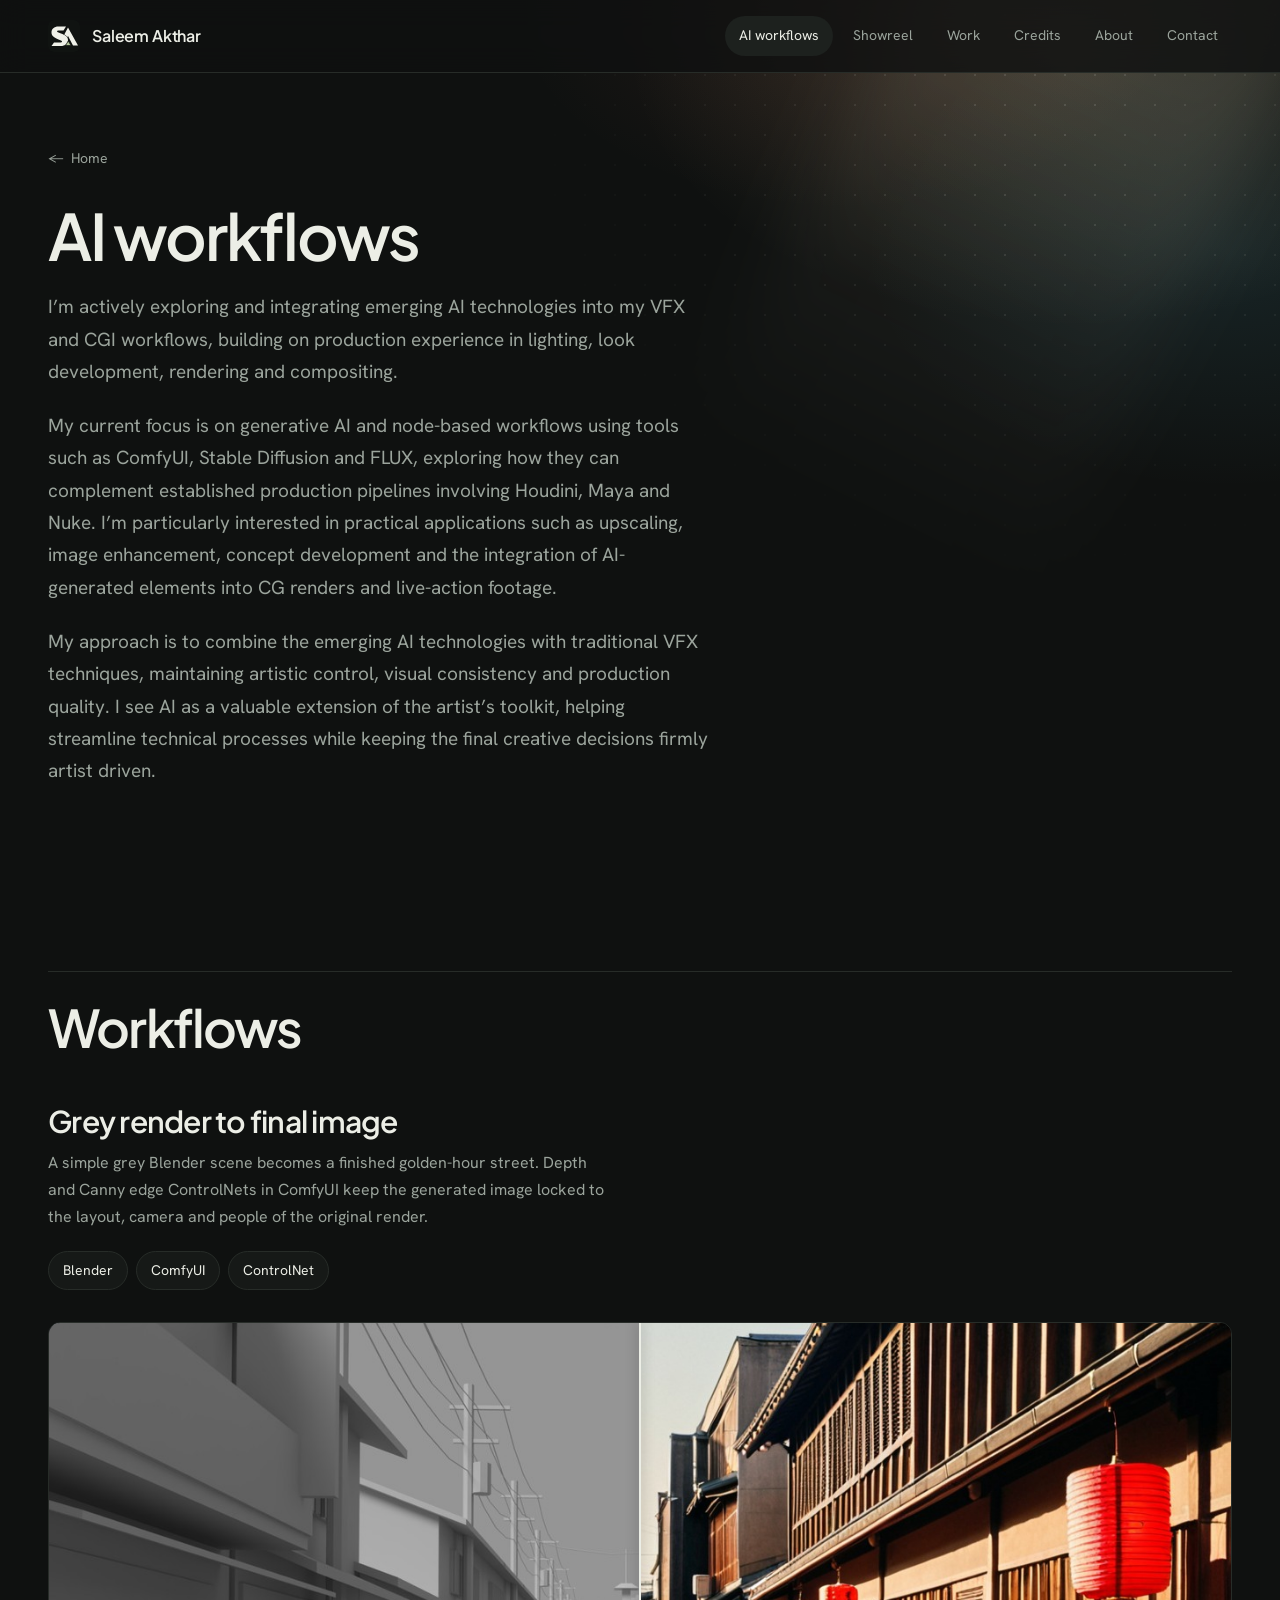
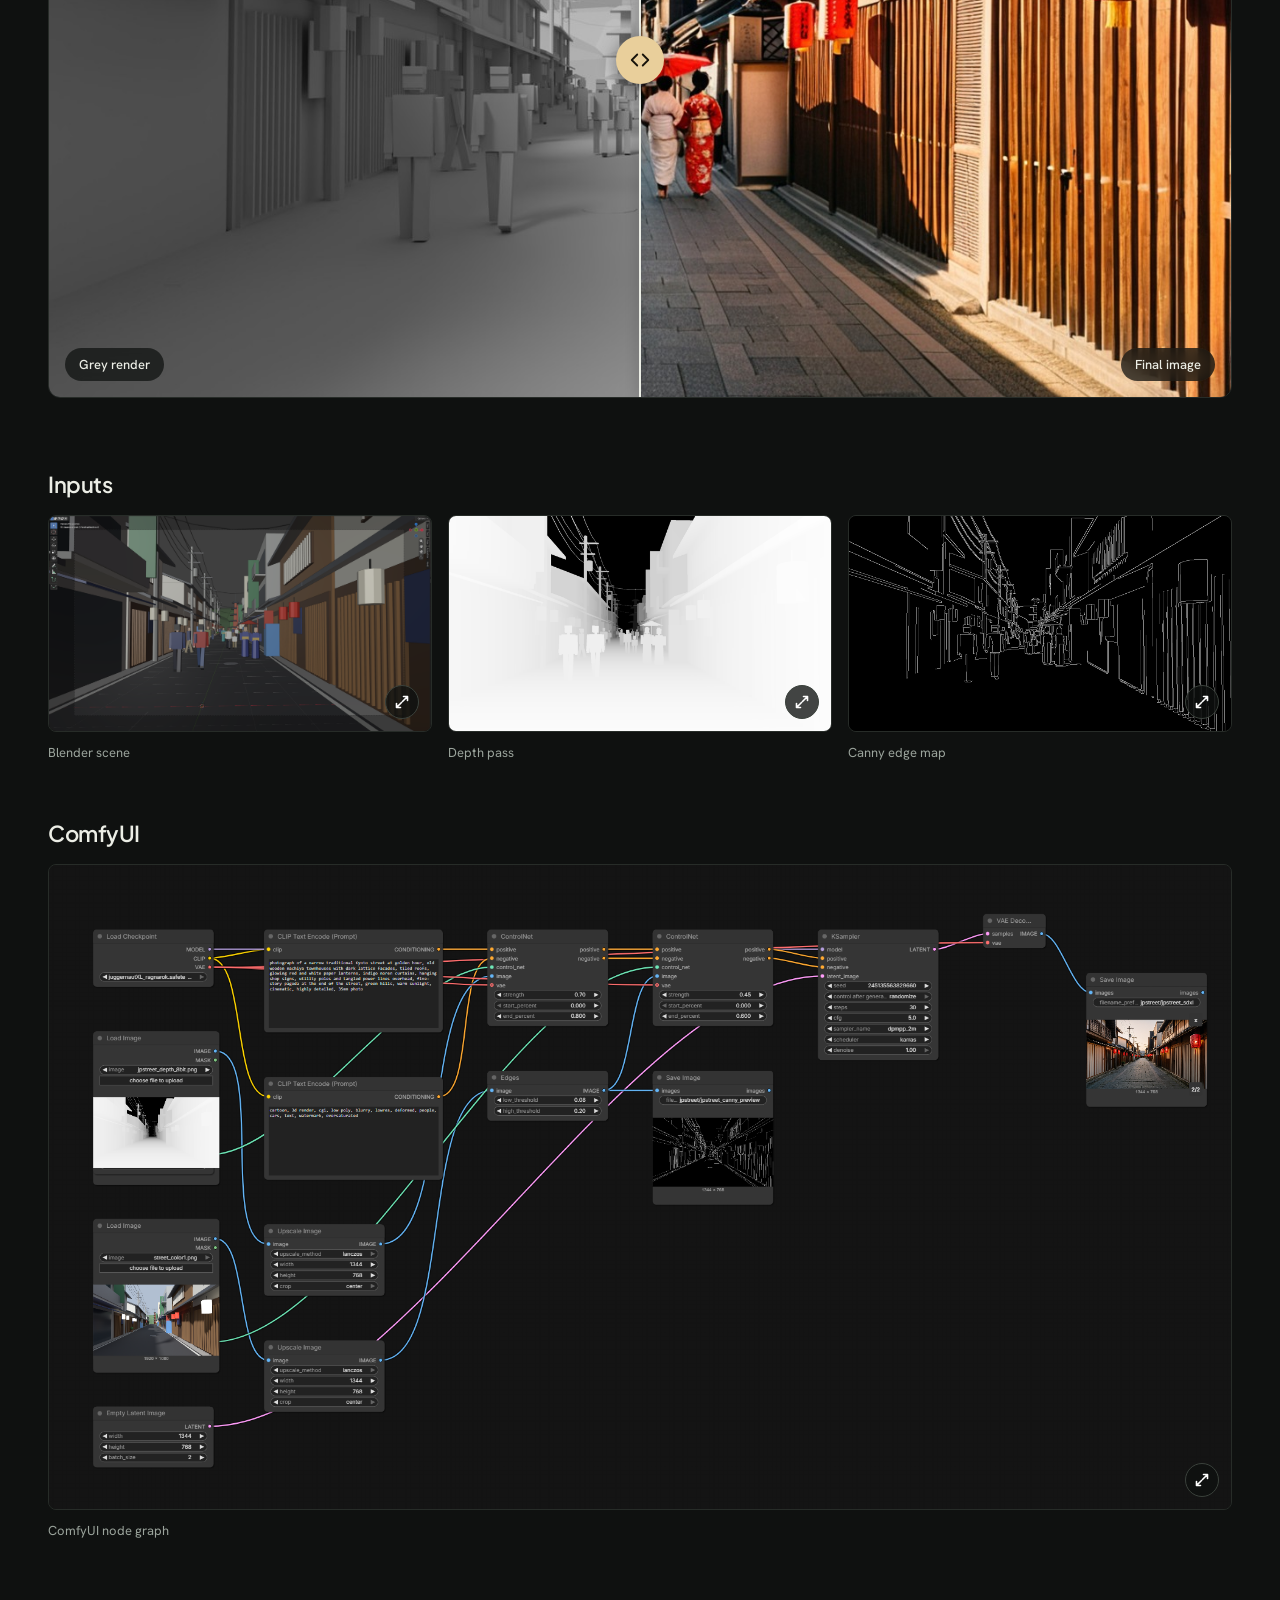
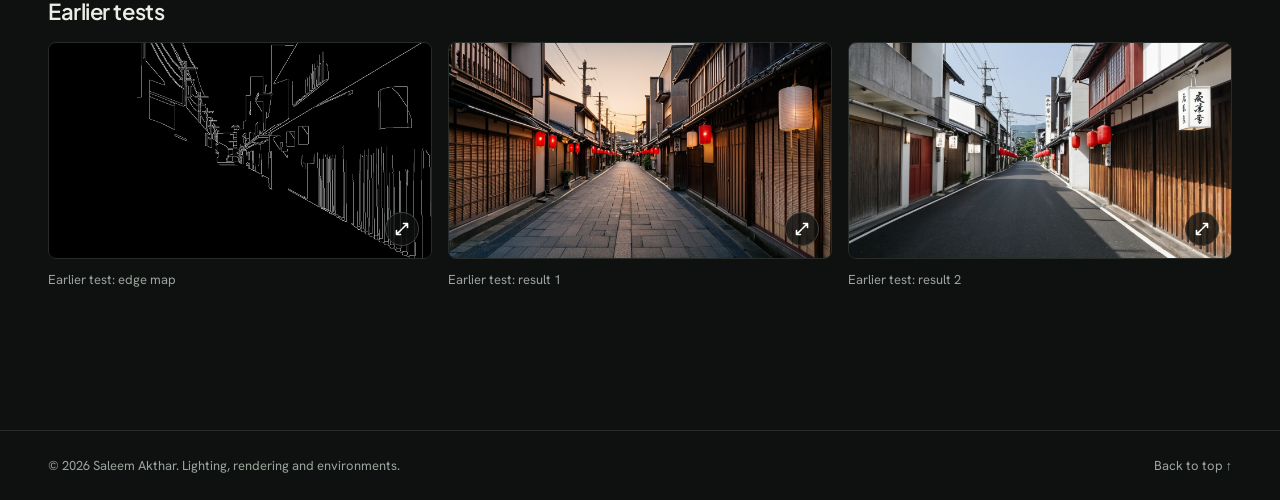
==== ai-workflows.html @ 28f620ac "Add files via upload" ====
<!DOCTYPE html>
<html lang="en-GB">
<head>
<meta charset="utf-8">
<meta name="viewport" content="width=device-width, initial-scale=1">
<meta name="description" content="Saleem Akthar explores generative AI and node-based workflows such as ComfyUI, Stable Diffusion and FLUX alongside Houdini, Maya and Nuke, keeping final creative decisions artist driven.">
<meta name="theme-color" content="#0f1110">
<title>AI workflows | Saleem Akthar</title>
<link rel="icon" href="favicon.ico?v=2" sizes="any">
<link rel="icon" href="favicon.svg?v=2" type="image/svg+xml">
<link rel="icon" href="favicon.png?v=2" type="image/png" sizes="64x64">
<link rel="apple-touch-icon" href="apple-touch-icon.png?v=2">
<link rel="preconnect" href="https://fonts.googleapis.com">
<link rel="preconnect" href="https://fonts.gstatic.com" crossorigin>
<link href="https://fonts.googleapis.com/css2?family=Plus+Jakarta+Sans:wght@500;600;700&family=Hanken+Grotesk:wght@400;500;600&family=Sora:wght@400;500;600&display=swap" rel="stylesheet">
<link rel="stylesheet" href="style.css">
</head>
<body>
<a class="skip" href="#main">Skip to content</a>
<div class="hero-fx" aria-hidden="true"></div>
<header><div class="wrap nav"><a class="brand" href="index.html" aria-label="Saleem Akthar home"><img class="brand-logo" src="favicon.svg?v=2" alt="" aria-hidden="true" width="32" height="32">Saleem Akthar</a><nav aria-label="Main navigation"><a href="ai-workflows.html" aria-current="page">AI workflows</a><a href="index.html#showreel">Showreel</a><a href="index.html#work">Work</a><a href="index.html#credits">Credits</a><a href="index.html#about">About</a><a href="index.html#contact">Contact</a></nav></div></header>

<main id="main" class="wrap">
<!-- To add another workflow, copy the whole <article class="workflow"> block. -->
<div class="project-top">
  <a class="back-link" href="index.html"><span aria-hidden="true">←</span> Home</a>
  <h1 class="project-title">AI workflows</h1>
  <p class="page-lead">I’m actively exploring and integrating emerging AI technologies into my VFX and CGI workflows, building on production experience in lighting, look development, rendering and compositing.</p>
  <p class="page-lead">My current focus is on generative AI and node-based workflows using tools such as ComfyUI, Stable Diffusion and FLUX, exploring how they can complement established production pipelines involving Houdini, Maya and Nuke. I’m particularly interested in practical applications such as upscaling, image enhancement, concept development and the integration of AI-generated elements into CG renders and live-action footage.</p>
  <p class="page-lead">My approach is to combine the emerging AI technologies with traditional VFX techniques, maintaining artistic control, visual consistency and production quality. I see AI as a valuable extension of the artist’s toolkit, helping streamline technical processes while keeping the final creative decisions firmly artist driven.</p>
</div>

<section aria-labelledby="workflows-heading">
  <div class="section-head"><h2 id="workflows-heading">Workflows</h2></div>
  <article class="workflow">
    <div class="workflow-head">
      <h3>Grey render to final image</h3>
      <p>A simple grey Blender scene becomes a finished golden-hour street. Depth and Canny edge ControlNets in ComfyUI keep the generated image locked to the layout, camera and people of the original render.</p>
      <ul class="tools" aria-label="Tools used"><li>Blender</li><li>ComfyUI</li><li>ControlNet</li></ul>
    </div>
    <div class="compare" id="compare" style="--pos:50%">
      <img class="compare-img" src="ai/practice-01-final.jpg" alt="Final image generated in ComfyUI: a Japanese street at golden hour with red paper lanterns and people walking." width="1344" height="768" decoding="async" draggable="false">
      <img class="compare-img compare-top" src="ai/practice-01-grey.jpg" alt="The grey Blender render the final image was generated from: the same street as plain grey geometry." width="1344" height="768" decoding="async" draggable="false">
      <span class="compare-label compare-label-left" aria-hidden="true">Grey render</span>
      <span class="compare-label compare-label-right" aria-hidden="true">Final image</span>
      <input class="compare-range" type="range" min="0" max="100" step="0.1" value="50" aria-label="Drag to compare the grey render with the final image">
      <span class="compare-line" aria-hidden="true"></span>
      <span class="compare-handle" aria-hidden="true"><svg viewBox="0 0 24 24" fill="none" stroke="currentColor" stroke-width="2" stroke-linecap="round" stroke-linejoin="round"><path d="M9 6l-6 6 6 6M15 6l6 6-6 6"/></svg></span>
    </div>
    <noscript><p class="compare-note">Turn on JavaScript to use the comparison slider.</p></noscript>
    <div class="steps">
      <div class="steps-group">
        <h4>Inputs</h4>
        <div class="steps-grid">
          <figure class="step"><a class="image-link" href="ai/practice-01-blender-scene.png" data-title="Blender scene" aria-label="View Blender scene full size"><img src="ai/practice-01-blender-scene.png" alt="The Japanese street scene built from simple blocks, shown in the Blender viewport." width="2000" height="1219" loading="lazy" decoding="async"><span class="expand" aria-hidden="true"><svg viewBox="0 0 14 14" fill="none" stroke="currentColor" stroke-width="1.6" stroke-linecap="round" stroke-linejoin="round"><path d="M8.5 1.5h4v4M12.5 1.5l-5 5M5.5 12.5h-4v-4M1.5 12.5l5-5"/></svg></span></a><figcaption>Blender scene</figcaption></figure>
          <figure class="step"><a class="image-link" href="ai/practice-01-depth.png" data-title="Depth pass" aria-label="View Depth pass full size"><img src="ai/practice-01-depth.png" alt="A depth pass of the street: near surfaces are white and the sky is black." width="1344" height="756" loading="lazy" decoding="async"><span class="expand" aria-hidden="true"><svg viewBox="0 0 14 14" fill="none" stroke="currentColor" stroke-width="1.6" stroke-linecap="round" stroke-linejoin="round"><path d="M8.5 1.5h4v4M12.5 1.5l-5 5M5.5 12.5h-4v-4M1.5 12.5l5-5"/></svg></span></a><figcaption>Depth pass</figcaption></figure>
          <figure class="step"><a class="image-link" href="ai/practice-01-canny.png" data-title="Canny edge map" aria-label="View Canny edge map full size"><img src="ai/practice-01-canny.png" alt="A black and white Canny edge map tracing the buildings, wires and people." width="1344" height="768" loading="lazy" decoding="async"><span class="expand" aria-hidden="true"><svg viewBox="0 0 14 14" fill="none" stroke="currentColor" stroke-width="1.6" stroke-linecap="round" stroke-linejoin="round"><path d="M8.5 1.5h4v4M12.5 1.5l-5 5M5.5 12.5h-4v-4M1.5 12.5l5-5"/></svg></span></a><figcaption>Canny edge map</figcaption></figure>
        </div>
      </div>
      <div class="steps-group">
        <h4>ComfyUI</h4>
        <figure class="step"><a class="image-link" href="ai/practice-01-comfyui-graph.png" data-title="ComfyUI node graph" aria-label="View ComfyUI node graph full size"><img src="ai/practice-01-comfyui-graph.png" alt="The ComfyUI node graph with a checkpoint, two ControlNets, an edge detector and a KSampler." width="1942" height="1058" loading="lazy" decoding="async"><span class="expand" aria-hidden="true"><svg viewBox="0 0 14 14" fill="none" stroke="currentColor" stroke-width="1.6" stroke-linecap="round" stroke-linejoin="round"><path d="M8.5 1.5h4v4M12.5 1.5l-5 5M5.5 12.5h-4v-4M1.5 12.5l5-5"/></svg></span></a><figcaption>ComfyUI node graph</figcaption></figure>
      </div>
      <div class="steps-group">
        <h4>Earlier tests</h4>
        <div class="steps-grid">
          <figure class="step"><a class="image-link" href="ai/practice-01-test-edges.png" data-title="Earlier test: edge map" aria-label="View Earlier test: edge map full size"><img src="ai/practice-01-test-edges.png" alt="An earlier Canny edge map of the street without people." width="1344" height="768" loading="lazy" decoding="async"><span class="expand" aria-hidden="true"><svg viewBox="0 0 14 14" fill="none" stroke="currentColor" stroke-width="1.6" stroke-linecap="round" stroke-linejoin="round"><path d="M8.5 1.5h4v4M12.5 1.5l-5 5M5.5 12.5h-4v-4M1.5 12.5l5-5"/></svg></span></a><figcaption>Earlier test: edge map</figcaption></figure>
          <figure class="step"><a class="image-link" href="ai/practice-01-test-1.jpg" data-title="Earlier test: result 1" aria-label="View Earlier test: result 1 full size"><img src="ai/practice-01-test-1.jpg" alt="An earlier generated result: the street at golden hour with red lanterns and no people." width="1344" height="768" loading="lazy" decoding="async"><span class="expand" aria-hidden="true"><svg viewBox="0 0 14 14" fill="none" stroke="currentColor" stroke-width="1.6" stroke-linecap="round" stroke-linejoin="round"><path d="M8.5 1.5h4v4M12.5 1.5l-5 5M5.5 12.5h-4v-4M1.5 12.5l5-5"/></svg></span></a><figcaption>Earlier test: result 1</figcaption></figure>
          <figure class="step"><a class="image-link" href="ai/practice-01-test-2.jpg" data-title="Earlier test: result 2" aria-label="View Earlier test: result 2 full size"><img src="ai/practice-01-test-2.jpg" alt="An earlier generated result: the street in daylight with red lanterns and no people." width="1344" height="768" loading="lazy" decoding="async"><span class="expand" aria-hidden="true"><svg viewBox="0 0 14 14" fill="none" stroke="currentColor" stroke-width="1.6" stroke-linecap="round" stroke-linejoin="round"><path d="M8.5 1.5h4v4M12.5 1.5l-5 5M5.5 12.5h-4v-4M1.5 12.5l5-5"/></svg></span></a><figcaption>Earlier test: result 2</figcaption></figure>
        </div>
      </div>
    </div>
  </article>
</section>

</main>

<footer><div class="wrap footer-inner"><span>© 2026 Saleem Akthar. Lighting, rendering and environments.</span><a href="#">Back to top ↑</a></div></footer>
<dialog id="viewer" aria-labelledby="viewer-title"><div class="viewer-top"><p id="viewer-title"></p><button class="close" id="close-viewer" autofocus>Close ×</button></div><img id="viewer-image" alt=""></dialog>
<script>
const viewer=document.getElementById('viewer');
const viewerImage=document.getElementById('viewer-image');
document.querySelectorAll('.image-link').forEach(function(link){link.addEventListener('click',function(event){
 if(event.ctrlKey||event.metaKey||event.shiftKey||event.altKey||typeof viewer.showModal!=='function')return;
 event.preventDefault();viewerImage.src=link.getAttribute('href');viewerImage.alt=link.querySelector('img').alt;
 document.getElementById('viewer-title').textContent=link.dataset.title;
 viewer.showModal();document.body.classList.add('no-scroll');
});});
document.getElementById('close-viewer').addEventListener('click',function(){viewer.close();});
viewer.addEventListener('close',function(){document.body.classList.remove('no-scroll');});
viewer.addEventListener('click',function(event){if(event.target===viewer){var r=viewer.getBoundingClientRect();if(event.clientX<r.left||event.clientX>r.right||event.clientY<r.top||event.clientY>r.bottom)viewer.close();}});
document.querySelectorAll('.compare').forEach(function(box){
 var range=box.querySelector('.compare-range');
 function set(){box.style.setProperty('--pos',range.value+'%');}
 range.addEventListener('input',set);set();
});
</script>
</body>
</html>
---- style.css ----
/* ---------- Tokens ---------- */
:root{
  color-scheme:dark;
  --bg:#0f1110;
  --surface:#161917;
  --surface-2:#1d211e;
  --line:#272c28;
  --line-strong:#3a413b;
  --text:#eceee6;
  --muted:#9ba49c;
  --accent:#e9cf9b;
  --accent-hover:#f4e0b6;
  --accent-ink:#17130a;
  --font-display:"Plus Jakarta Sans","Segoe UI",Helvetica,Arial,sans-serif;
  --font-headline:"Sora","Segoe UI",Helvetica,Arial,sans-serif;
  --font-body:"Hanken Grotesk","Segoe UI",Helvetica,Arial,sans-serif;
  --radius:8px;
  --gutter:clamp(18px,4vw,48px);
  --section:clamp(80px,11vw,140px);
}

/* ---------- Base ---------- */
*,*::before,*::after{box-sizing:border-box}
html{scroll-behavior:smooth;scroll-padding-top:96px;-webkit-text-size-adjust:100%}
body{margin:0;background:var(--bg);color:var(--text);font:400 16px/1.65 var(--font-body);-webkit-font-smoothing:antialiased;text-rendering:optimizeLegibility}
a{color:inherit;text-decoration:none}
button{font:inherit;cursor:pointer}
a,button{-webkit-tap-highlight-color:transparent}
img{max-width:100%;display:block}
:focus-visible{outline:2px solid var(--accent);outline-offset:4px;border-radius:2px}
.wrap{width:min(1320px,calc(100% - var(--gutter)*2));margin-inline:auto}
.visually-hidden{position:absolute;width:1px;height:1px;padding:0;margin:-1px;overflow:hidden;clip:rect(0,0,0,0);white-space:nowrap;border:0}
.skip{position:fixed;top:-100px;left:20px;background:var(--accent);color:var(--accent-ink);padding:10px 16px;border-radius:6px;z-index:50;font-weight:600}
.skip:focus{top:12px}

/* ---------- Header ---------- */
header{position:sticky;top:0;z-index:30;background:rgba(15,17,16,.82);-webkit-backdrop-filter:blur(14px);backdrop-filter:blur(14px);border-bottom:1px solid var(--line)}
.nav{min-height:72px;display:flex;align-items:center;justify-content:space-between;gap:24px}
.brand{display:flex;align-items:center;gap:12px;font:600 16px/1 var(--font-display);letter-spacing:-.01em}
.brand-logo{width:32px;height:32px;flex:0 0 32px;object-fit:contain}
nav{display:flex;align-items:center;gap:6px;font-size:14px}
nav a{padding:8px 14px;border-radius:999px;color:var(--muted);transition:color .2s,background .2s}
nav a:hover{color:var(--text);background:var(--surface-2)}

/* ---------- Shared pieces ---------- */
section{padding-top:var(--section)}
.section-head{display:flex;justify-content:space-between;align-items:end;gap:24px;margin-bottom:clamp(28px,4vw,48px);padding-top:28px;border-top:1px solid var(--line)}
h1,h2,h3{font-family:var(--font-display)}
h2{margin:0;font-size:clamp(32px,4.4vw,52px);font-weight:600;letter-spacing:-.035em;line-height:1.05}
.section-note{margin:0;max-width:340px;color:var(--muted);font-size:14px;text-align:right}
.text-link{display:inline-block;font-size:14px;font-weight:500;border-bottom:1px solid var(--line-strong);padding-bottom:3px;transition:color .2s,border-color .2s}
.text-link:hover{color:var(--accent);border-color:var(--accent)}
.btn{display:inline-flex;align-items:center;justify-content:center;gap:12px;min-height:48px;padding:12px 24px;border-radius:999px;font-size:15px;font-weight:600;transition:background .2s,border-color .2s,color .2s}
.btn-primary{background:var(--accent);color:var(--accent-ink)}
.btn-primary:hover{background:var(--accent-hover)}
.btn-ghost{border:1px solid var(--line-strong);color:var(--text)}
.btn-ghost:hover{border-color:var(--accent);color:var(--accent)}

/* ---------- Intro ---------- */
.intro{padding:clamp(44px,6vw,80px) 0 clamp(32px,5vw,56px)}
h1{margin:0;max-width:26em;font:500 clamp(22px,2.5vw,34px)/1.3 var(--font-headline);letter-spacing:-.02em;text-wrap:balance}
h1 em{font-style:normal;color:var(--accent)}
.hairline{height:1px;background:linear-gradient(90deg,var(--line-strong),transparent)}
.hairline-top{margin-bottom:32px}
.hairline-bottom{margin-top:32px}

/* hero backdrop: soft light and a faint render grid */
.hero-fx{position:absolute;top:0;left:0;right:0;height:min(780px,95vh);z-index:-1;pointer-events:none;overflow:hidden;background:radial-gradient(640px 400px at 84% 6%,rgba(233,207,155,.17),transparent 70%),radial-gradient(520px 340px at 96% 32%,rgba(94,192,214,.11),transparent 70%),radial-gradient(480px 300px at 66% 0,rgba(232,120,96,.09),transparent 70%)}
.hero-fx::before{content:"";position:absolute;top:-25%;right:10%;width:380px;height:1000px;background:linear-gradient(180deg,rgba(255,244,218,.12),transparent 72%);transform:rotate(26deg);filter:blur(34px)}
.hero-fx::after{content:"";position:absolute;inset:0;background-image:radial-gradient(rgba(236,238,230,.14) 1px,transparent 1.3px);background-size:30px 30px;-webkit-mask-image:radial-gradient(ellipse 55% 75% at 82% 18%,#000,transparent 75%);mask-image:radial-gradient(ellipse 55% 75% at 82% 18%,#000,transparent 75%)}


/* ---------- Showreel ---------- */
#showreel{padding-top:0}
.reel-shell{position:relative;aspect-ratio:16/9;background:#080a09;border-radius:12px;overflow:hidden;border:1px solid var(--line)}
.reel-poster{height:100%;width:100%;border:0;padding:0;background:#14241b;color:#fff;position:relative;display:grid;place-items:end start;text-align:left}
.reel-poster img{position:absolute;inset:0;width:100%;height:100%;object-fit:cover;transition:transform .6s ease,filter .3s}
.reel-poster::after{content:"";position:absolute;inset:0;background:linear-gradient(to top,rgba(8,10,9,.78),rgba(8,10,9,.1) 55%)}
.reel-poster:hover img{transform:scale(1.025);filter:brightness(1.06)}
.play-content{position:relative;z-index:1;display:flex;align-items:center;gap:20px;padding:clamp(18px,3vw,36px)}
.play-circle{flex:0 0 auto;display:grid;place-items:center;width:clamp(56px,7vw,80px);height:clamp(56px,7vw,80px);border-radius:50%;background:var(--accent);color:var(--accent-ink);font-size:clamp(16px,2vw,22px);padding-left:4px;transition:transform .2s,background .2s}
.reel-poster:hover .play-circle{transform:scale(1.06);background:var(--accent-hover)}
.play-text{display:grid;gap:2px}
.play-text strong{font:600 clamp(20px,3vw,34px)/1.1 var(--font-display);letter-spacing:-.025em}
.play-text small{font-size:14px;color:#d6dfd2}
.reel-shell iframe{position:absolute;inset:0;width:100%;height:100%;border:0}
.artstation-cta{display:flex;align-items:center;justify-content:space-between;gap:28px;margin-top:20px;padding:clamp(22px,3vw,32px) clamp(22px,3vw,36px);background:var(--surface);border:1px solid var(--line);border-radius:12px}
.artstation-cta h3{margin:0 0 6px;font-size:clamp(20px,2.4vw,26px);font-weight:600;letter-spacing:-.025em;line-height:1.2}
.artstation-cta p{margin:0;color:var(--muted);font-size:15px;max-width:480px}

/* ---------- Portfolio ---------- */
.gallery{display:grid;grid-template-columns:repeat(6,minmax(0,1fr));gap:clamp(32px,4vw,48px) clamp(16px,2vw,24px);align-items:start}
.gallery .project{grid-column:span 3;min-width:0}
.gallery .project.square{grid-column:span 2}
.gallery .project-featured{grid-column:1 / -1}
.image-link{display:block;position:relative;background:var(--surface);border:1px solid var(--line);border-radius:var(--radius);overflow:hidden;transition:border-color .2s}
.image-link:hover{border-color:var(--line-strong)}
.image-link img{width:100%;height:auto;aspect-ratio:16/10;object-fit:contain;transition:transform .5s ease,filter .3s}
.square .image-link img{aspect-ratio:1}
.project-featured .image-link img{aspect-ratio:auto}
.image-link:hover img{filter:brightness(1.07)}
.expand{position:absolute;right:12px;bottom:12px;display:grid;place-items:center;width:34px;height:34px;border-radius:50%;background:rgba(15,17,16,.78);border:1px solid var(--line-strong);color:#fff;transition:background .2s,color .2s,border-color .2s}
.image-link:hover .expand,.image-link:focus-visible .expand{background:var(--accent);color:var(--accent-ink);border-color:var(--accent)}
.expand svg{width:14px;height:14px}
.caption{display:flex;align-items:baseline;justify-content:space-between;gap:16px;padding:14px 2px 0}
.caption h3{margin:0;font-size:17px;font-weight:600;letter-spacing:-.015em}
.caption p{margin:0;font-size:13px;color:var(--muted);text-align:right}
.portfolio-more{margin:32px 0 0;text-align:center}

/* ---------- Film & TV ---------- */
.credits-grid{display:grid;grid-template-columns:repeat(6,minmax(0,1fr));gap:36px 20px}
.poster-frame{position:relative;aspect-ratio:2/3;display:grid;place-items:center;background:var(--surface);border:1px solid var(--line);border-radius:6px;overflow:hidden}
.poster-frame img{width:100%;height:100%;object-fit:contain;transition:filter .2s}
.credit-card:hover .poster-frame img{filter:brightness(1.08)}
.credit-caption{padding:12px 0 0}
.credit-year{font-size:12px;color:var(--muted);margin:0 0 3px}
.credit-caption h3{margin:0;font-size:14px;font-weight:500;line-height:1.4;letter-spacing:-.005em}
.poster-attribution{font-size:12px;color:var(--muted);margin:36px 0 0}

/* ---------- About ---------- */
.about-grid{display:grid;grid-template-columns:minmax(0,5fr) minmax(0,7fr);gap:clamp(32px,6vw,96px);align-items:start}
.about-figure{margin:0;width:min(500px,100%)}
.about-figure img{width:100%;height:auto;aspect-ratio:1/1;object-fit:cover;object-position:var(--prism-x,50%) 50%;border-radius:12px;border:1px solid var(--line);background:#000}
.about-copy .lead{margin:0 0 28px;font:500 clamp(22px,2.3vw,30px)/1.35 var(--font-display);letter-spacing:-.02em}
.about-copy p{margin:0 0 18px;max-width:62ch;color:var(--muted);font-size:16px;line-height:1.75}
.tools-label{margin:36px 0 12px;font-size:13px;color:var(--muted)}
.tools{list-style:none;margin:0;padding:0;display:flex;gap:8px;flex-wrap:wrap}
.tools li{font-size:14px;color:var(--text);background:var(--surface);border:1px solid var(--line);padding:7px 14px;border-radius:999px}

/* ---------- Contact ---------- */
.contact-card{margin-top:0;padding:clamp(32px,6vw,72px);background:var(--surface);border:1px solid var(--line);border-radius:16px}
.contact-card h2{font-size:clamp(38px,6.5vw,84px);letter-spacing:-.045em;margin:0 0 28px}
.email{display:inline-block;font:500 clamp(18px,3.2vw,36px)/1.25 var(--font-display);letter-spacing:-.02em;color:var(--accent);border-bottom:1px solid var(--line-strong);padding-bottom:6px;overflow-wrap:anywhere;transition:border-color .2s,color .2s}
.email:hover{color:var(--accent-hover);border-color:var(--accent)}
.contact-bottom{display:flex;justify-content:space-between;align-items:center;flex-wrap:wrap;gap:20px;margin-top:clamp(36px,5vw,64px);padding-top:24px;border-top:1px solid var(--line);font-size:14px;color:var(--muted)}
.socials{display:flex;flex-wrap:wrap;gap:10px}
.socials a{padding:8px 16px;border:1px solid var(--line-strong);border-radius:999px;color:var(--text);transition:border-color .2s,color .2s}
.socials a:hover{border-color:var(--accent);color:var(--accent)}

/* ---------- Footer ---------- */
footer{margin-top:var(--section);border-top:1px solid var(--line);padding:24px 0;color:var(--muted);font-size:13px}
.footer-inner{display:flex;justify-content:space-between;gap:20px;flex-wrap:wrap}
footer a:hover{color:var(--accent)}

/* ---------- Image viewer ---------- */
dialog{border:1px solid var(--line);border-radius:12px;background:#0a0c0b;color:var(--text);padding:16px;width:min(1500px,96vw);max-width:96vw;max-height:96dvh}
dialog::backdrop{background:rgba(0,0,0,.9);-webkit-backdrop-filter:blur(6px);backdrop-filter:blur(6px)}
.viewer-top{display:flex;justify-content:space-between;align-items:center;padding-bottom:14px;gap:20px}
.viewer-top p{margin:0;font:600 17px/1.3 var(--font-display);letter-spacing:-.01em}
.close{background:transparent;border:1px solid var(--line-strong);color:var(--text);border-radius:999px;padding:8px 18px;font-size:14px;transition:border-color .2s,color .2s}
.close:hover{border-color:var(--accent);color:var(--accent)}
#viewer-image{max-height:80dvh;max-width:100%;margin:auto;object-fit:contain}
.no-scroll{overflow:hidden}

/* ---------- Responsive ---------- */
@media(max-width:1100px){
  .credits-grid{grid-template-columns:repeat(4,minmax(0,1fr))}
  }
@media(max-width:820px){
  .credits-grid{grid-template-columns:repeat(3,minmax(0,1fr))}
  .about-grid{grid-template-columns:1fr}
  .about-figure{width:min(360px,100%)}
}
@media(max-width:760px){
  .nav{flex-wrap:wrap;padding:12px 0 8px;gap:4px}
  nav{width:100%;margin-inline:-10px;overflow-x:auto;scrollbar-width:none}
  nav::-webkit-scrollbar{display:none}
  nav a{padding:8px 12px;white-space:nowrap}
  html{scroll-padding-top:120px}
  .section-head{flex-direction:column;align-items:flex-start;gap:10px}
  .section-note{text-align:left}
  .gallery{grid-template-columns:minmax(0,1fr)}
  .gallery .project,.gallery .project.square{grid-column:auto}
  .artstation-cta{flex-direction:column;align-items:stretch;text-align:center}
  .artstation-cta p{margin-inline:auto}
  .play-text small{display:none}
  .contact-bottom{flex-direction:column;align-items:flex-start}
}
@media(max-width:520px){
  .credits-grid{grid-template-columns:repeat(2,minmax(0,1fr));gap:28px 14px}
  .caption{flex-direction:column;gap:2px}
  .caption p{text-align:left}
}
@media(prefers-reduced-motion:reduce){
  html{scroll-behavior:auto}
  *,*::before,*::after{transition:none!important}
}

/* ---------- Sub pages ---------- */
nav a[aria-current="page"]{color:var(--text);background:var(--surface-2)}
.project-top{padding:clamp(40px,6vw,72px) 0 clamp(28px,4vw,44px)}
.back-link{display:inline-flex;align-items:center;gap:8px;font-size:14px;color:var(--muted);margin-bottom:clamp(20px,3vw,32px);transition:color .2s}
.back-link:hover{color:var(--accent)}
.project-title{margin:0;max-width:16em;font:600 clamp(34px,5vw,64px)/1.05 var(--font-display);letter-spacing:-.035em;text-wrap:balance}
.page-lead{margin:22px 0 0;max-width:60ch;color:var(--muted);font-size:clamp(16px,1.5vw,19px);line-height:1.7}
.page-cta{margin-top:clamp(48px,7vw,88px)}

/* ---------- Before / after slider ---------- */
.workflow-head{max-width:62ch;margin-bottom:clamp(22px,3vw,32px)}
.workflow-head h3{margin:0 0 10px;font-size:clamp(22px,2.4vw,30px);font-weight:600;letter-spacing:-.025em;line-height:1.2}
.workflow-head p{margin:0 0 20px;color:var(--muted);line-height:1.7}
.compare{position:relative;aspect-ratio:1344/768;overflow:hidden;border-radius:12px;border:1px solid var(--line);background:#000;touch-action:pan-y;-webkit-user-select:none;user-select:none}
.compare-img{position:absolute;inset:0;width:100%;height:100%;object-fit:cover;pointer-events:none}
.compare-top{clip-path:inset(0 calc(100% - var(--pos)) 0 0)}
.compare-line{position:absolute;top:0;bottom:0;left:var(--pos);width:2px;margin-left:-1px;background:var(--text);box-shadow:0 0 12px rgba(0,0,0,.5);pointer-events:none;z-index:2}
.compare-handle{position:absolute;top:50%;left:var(--pos);width:48px;height:48px;margin:-24px 0 0 -24px;display:grid;place-items:center;border-radius:50%;background:var(--accent);color:var(--accent-ink);box-shadow:0 4px 18px rgba(0,0,0,.45);pointer-events:none;z-index:2;transition:transform .15s}
.compare-handle svg{width:22px;height:22px}
.compare:hover .compare-handle{transform:scale(1.06)}
.compare-range{position:absolute;inset:0;z-index:3;width:100%;height:100%;margin:0;opacity:0;cursor:ew-resize;-webkit-appearance:none;appearance:none;background:transparent}
.compare-range::-webkit-slider-thumb{-webkit-appearance:none;width:48px;height:100vh}
.compare-range::-moz-range-thumb{width:48px;height:100vh;border:0;background:transparent}
.compare-range:focus-visible~.compare-handle{outline:2px solid var(--text);outline-offset:3px}
.compare-label{position:absolute;bottom:16px;z-index:1;padding:6px 14px;border-radius:999px;background:rgba(15,17,16,.72);-webkit-backdrop-filter:blur(8px);backdrop-filter:blur(8px);font-size:13px;font-weight:500;color:var(--text);pointer-events:none}
.compare-label-left{left:16px}
.compare-label-right{right:16px}
.compare-note{color:var(--muted);font-size:14px}
@media(max-width:520px){.compare-label{bottom:10px;padding:5px 11px;font-size:12px}.compare-label-left{left:10px}.compare-label-right{right:10px}.compare-handle{width:42px;height:42px;margin:-21px 0 0 -21px}}
@media(prefers-reduced-motion:reduce){.compare-handle{transition:none}}

/* ---------- Workflow breakdown ---------- */
.steps{margin-top:clamp(40px,6vw,72px);display:grid;gap:clamp(36px,5vw,56px)}
.steps-group h4{margin:0 0 16px;font:600 clamp(18px,1.8vw,22px)/1.3 var(--font-display);letter-spacing:-.02em}
.steps-grid{display:grid;grid-template-columns:repeat(3,minmax(0,1fr));gap:16px}
.step{margin:0}
.step .image-link img{height:auto;aspect-ratio:auto}
.steps-grid .image-link img{aspect-ratio:16/9;object-fit:cover}
.step figcaption{margin-top:10px;font-size:13px;color:var(--muted)}
@media(max-width:700px){.steps-grid{grid-template-columns:1fr}}
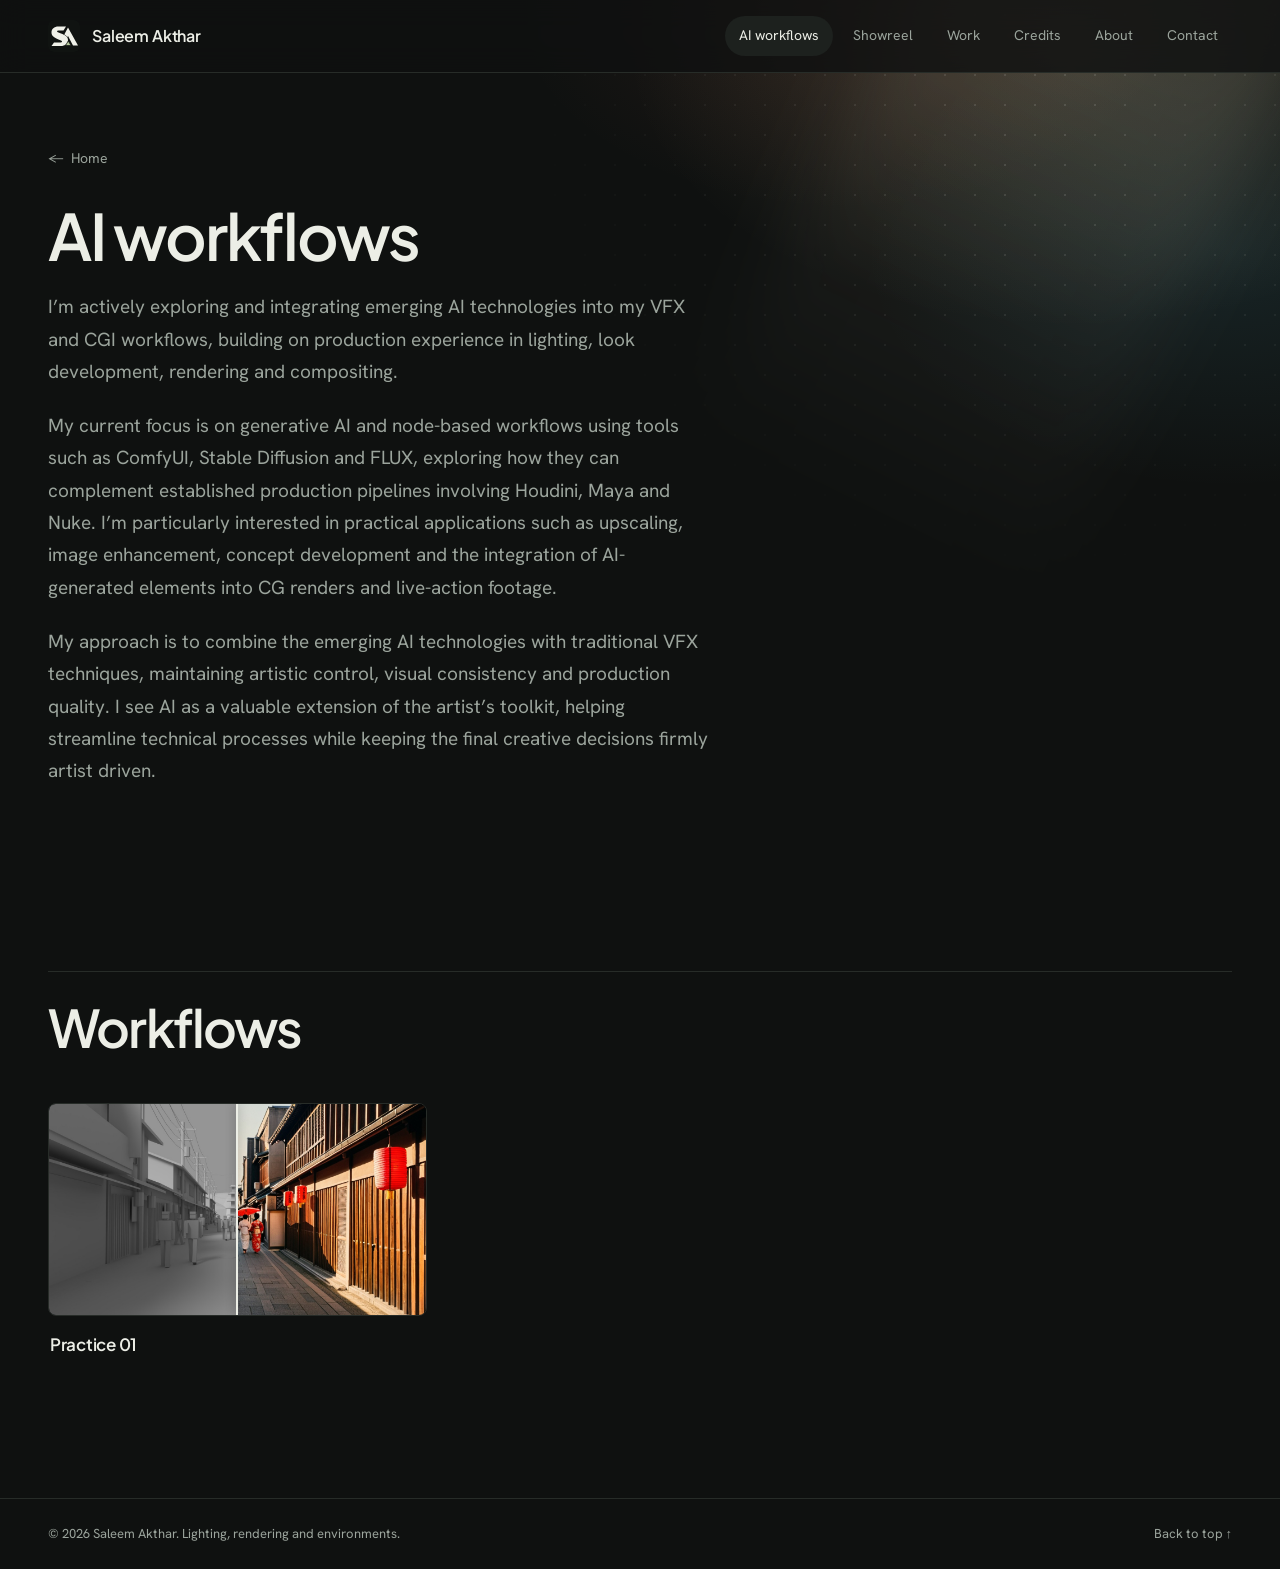
==== commit 86d9b1da: "Add files via upload" ====
--- a/ai-workflows.html
+++ b/ai-workflows.html
@@ -21,7 +21,7 @@
 <header><div class="wrap nav"><a class="brand" href="index.html" aria-label="Saleem Akthar home"><img class="brand-logo" src="favicon.svg?v=2" alt="" aria-hidden="true" width="32" height="32">Saleem Akthar</a><nav aria-label="Main navigation"><a href="ai-workflows.html" aria-current="page">AI workflows</a><a href="index.html#showreel">Showreel</a><a href="index.html#work">Work</a><a href="index.html#credits">Credits</a><a href="index.html#about">About</a><a href="index.html#contact">Contact</a></nav></div></header>
 
 <main id="main" class="wrap">
-<!-- To add another workflow, copy the whole <article class="workflow"> block. -->
+<!-- To add a practice: copy the <article class="practice-card"> block below and point it at the new page. -->
 <div class="project-top">
   <a class="back-link" href="index.html"><span aria-hidden="true">←</span> Home</a>
   <h1 class="project-title">AI workflows</h1>
@@ -32,68 +32,19 @@
 
 <section aria-labelledby="workflows-heading">
   <div class="section-head"><h2 id="workflows-heading">Workflows</h2></div>
-  <article class="workflow">
-    <div class="workflow-head">
-      <h3>Grey render to final image</h3>
-      <p>A simple grey Blender scene becomes a finished golden-hour street. Depth and Canny edge ControlNets in ComfyUI keep the generated image locked to the layout, camera and people of the original render.</p>
-      <ul class="tools" aria-label="Tools used"><li>Blender</li><li>ComfyUI</li><li>ControlNet</li></ul>
-    </div>
-    <div class="compare" id="compare" style="--pos:50%">
-      <img class="compare-img" src="ai/practice-01-final.jpg" alt="Final image generated in ComfyUI: a Japanese street at golden hour with red paper lanterns and people walking." width="1344" height="768" decoding="async" draggable="false">
-      <img class="compare-img compare-top" src="ai/practice-01-grey.jpg" alt="The grey Blender render the final image was generated from: the same street as plain grey geometry." width="1344" height="768" decoding="async" draggable="false">
-      <span class="compare-label compare-label-left" aria-hidden="true">Grey render</span>
-      <span class="compare-label compare-label-right" aria-hidden="true">Final image</span>
-      <input class="compare-range" type="range" min="0" max="100" step="0.1" value="50" aria-label="Drag to compare the grey render with the final image">
-      <span class="compare-line" aria-hidden="true"></span>
-      <span class="compare-handle" aria-hidden="true"><svg viewBox="0 0 24 24" fill="none" stroke="currentColor" stroke-width="2" stroke-linecap="round" stroke-linejoin="round"><path d="M9 6l-6 6 6 6M15 6l6 6-6 6"/></svg></span>
-    </div>
-    <noscript><p class="compare-note">Turn on JavaScript to use the comparison slider.</p></noscript>
-    <div class="steps">
-      <div class="steps-group">
-        <h4>Inputs</h4>
-        <div class="steps-grid">
-          <figure class="step"><a class="image-link" href="ai/practice-01-blender-scene.png" data-title="Blender scene" aria-label="View Blender scene full size"><img src="ai/practice-01-blender-scene.png" alt="The Japanese street scene built from simple blocks, shown in the Blender viewport." width="2000" height="1219" loading="lazy" decoding="async"><span class="expand" aria-hidden="true"><svg viewBox="0 0 14 14" fill="none" stroke="currentColor" stroke-width="1.6" stroke-linecap="round" stroke-linejoin="round"><path d="M8.5 1.5h4v4M12.5 1.5l-5 5M5.5 12.5h-4v-4M1.5 12.5l5-5"/></svg></span></a><figcaption>Blender scene</figcaption></figure>
-          <figure class="step"><a class="image-link" href="ai/practice-01-depth.png" data-title="Depth pass" aria-label="View Depth pass full size"><img src="ai/practice-01-depth.png" alt="A depth pass of the street: near surfaces are white and the sky is black." width="1344" height="756" loading="lazy" decoding="async"><span class="expand" aria-hidden="true"><svg viewBox="0 0 14 14" fill="none" stroke="currentColor" stroke-width="1.6" stroke-linecap="round" stroke-linejoin="round"><path d="M8.5 1.5h4v4M12.5 1.5l-5 5M5.5 12.5h-4v-4M1.5 12.5l5-5"/></svg></span></a><figcaption>Depth pass</figcaption></figure>
-          <figure class="step"><a class="image-link" href="ai/practice-01-canny.png" data-title="Canny edge map" aria-label="View Canny edge map full size"><img src="ai/practice-01-canny.png" alt="A black and white Canny edge map tracing the buildings, wires and people." width="1344" height="768" loading="lazy" decoding="async"><span class="expand" aria-hidden="true"><svg viewBox="0 0 14 14" fill="none" stroke="currentColor" stroke-width="1.6" stroke-linecap="round" stroke-linejoin="round"><path d="M8.5 1.5h4v4M12.5 1.5l-5 5M5.5 12.5h-4v-4M1.5 12.5l5-5"/></svg></span></a><figcaption>Canny edge map</figcaption></figure>
-        </div>
-      </div>
-      <div class="steps-group">
-        <h4>ComfyUI</h4>
-        <figure class="step"><a class="image-link" href="ai/practice-01-comfyui-graph.png" data-title="ComfyUI node graph" aria-label="View ComfyUI node graph full size"><img src="ai/practice-01-comfyui-graph.png" alt="The ComfyUI node graph with a checkpoint, two ControlNets, an edge detector and a KSampler." width="1942" height="1058" loading="lazy" decoding="async"><span class="expand" aria-hidden="true"><svg viewBox="0 0 14 14" fill="none" stroke="currentColor" stroke-width="1.6" stroke-linecap="round" stroke-linejoin="round"><path d="M8.5 1.5h4v4M12.5 1.5l-5 5M5.5 12.5h-4v-4M1.5 12.5l5-5"/></svg></span></a><figcaption>ComfyUI node graph</figcaption></figure>
-      </div>
-      <div class="steps-group">
-        <h4>Earlier tests</h4>
-        <div class="steps-grid">
-          <figure class="step"><a class="image-link" href="ai/practice-01-test-edges.png" data-title="Earlier test: edge map" aria-label="View Earlier test: edge map full size"><img src="ai/practice-01-test-edges.png" alt="An earlier Canny edge map of the street without people." width="1344" height="768" loading="lazy" decoding="async"><span class="expand" aria-hidden="true"><svg viewBox="0 0 14 14" fill="none" stroke="currentColor" stroke-width="1.6" stroke-linecap="round" stroke-linejoin="round"><path d="M8.5 1.5h4v4M12.5 1.5l-5 5M5.5 12.5h-4v-4M1.5 12.5l5-5"/></svg></span></a><figcaption>Earlier test: edge map</figcaption></figure>
-          <figure class="step"><a class="image-link" href="ai/practice-01-test-1.jpg" data-title="Earlier test: result 1" aria-label="View Earlier test: result 1 full size"><img src="ai/practice-01-test-1.jpg" alt="An earlier generated result: the street at golden hour with red lanterns and no people." width="1344" height="768" loading="lazy" decoding="async"><span class="expand" aria-hidden="true"><svg viewBox="0 0 14 14" fill="none" stroke="currentColor" stroke-width="1.6" stroke-linecap="round" stroke-linejoin="round"><path d="M8.5 1.5h4v4M12.5 1.5l-5 5M5.5 12.5h-4v-4M1.5 12.5l5-5"/></svg></span></a><figcaption>Earlier test: result 1</figcaption></figure>
-          <figure class="step"><a class="image-link" href="ai/practice-01-test-2.jpg" data-title="Earlier test: result 2" aria-label="View Earlier test: result 2 full size"><img src="ai/practice-01-test-2.jpg" alt="An earlier generated result: the street in daylight with red lanterns and no people." width="1344" height="768" loading="lazy" decoding="async"><span class="expand" aria-hidden="true"><svg viewBox="0 0 14 14" fill="none" stroke="currentColor" stroke-width="1.6" stroke-linecap="round" stroke-linejoin="round"><path d="M8.5 1.5h4v4M12.5 1.5l-5 5M5.5 12.5h-4v-4M1.5 12.5l5-5"/></svg></span></a><figcaption>Earlier test: result 2</figcaption></figure>
-        </div>
-      </div>
-    </div>
-  </article>
+  <div class="practice-grid">
+    <article class="practice-card">
+      <a class="thumb" href="practice-01.html" aria-label="Open Practice 01">
+        <img src="ai/practice-01-final.jpg" alt="" width="1344" height="768" loading="lazy" decoding="async">
+        <img class="thumb-grey" src="ai/practice-01-grey.jpg" alt="" width="1344" height="768" loading="lazy" decoding="async">
+      </a>
+      <div class="caption"><h3><a href="practice-01.html">Practice 01</a></h3></div>
+    </article>
+  </div>
 </section>
 
 </main>
 
 <footer><div class="wrap footer-inner"><span>© 2026 Saleem Akthar. Lighting, rendering and environments.</span><a href="#">Back to top ↑</a></div></footer>
-<dialog id="viewer" aria-labelledby="viewer-title"><div class="viewer-top"><p id="viewer-title"></p><button class="close" id="close-viewer" autofocus>Close ×</button></div><img id="viewer-image" alt=""></dialog>
-<script>
-const viewer=document.getElementById('viewer');
-const viewerImage=document.getElementById('viewer-image');
-document.querySelectorAll('.image-link').forEach(function(link){link.addEventListener('click',function(event){
- if(event.ctrlKey||event.metaKey||event.shiftKey||event.altKey||typeof viewer.showModal!=='function')return;
- event.preventDefault();viewerImage.src=link.getAttribute('href');viewerImage.alt=link.querySelector('img').alt;
- document.getElementById('viewer-title').textContent=link.dataset.title;
- viewer.showModal();document.body.classList.add('no-scroll');
-});});
-document.getElementById('close-viewer').addEventListener('click',function(){viewer.close();});
-viewer.addEventListener('close',function(){document.body.classList.remove('no-scroll');});
-viewer.addEventListener('click',function(event){if(event.target===viewer){var r=viewer.getBoundingClientRect();if(event.clientX<r.left||event.clientX>r.right||event.clientY<r.top||event.clientY>r.bottom)viewer.close();}});
-document.querySelectorAll('.compare').forEach(function(box){
- var range=box.querySelector('.compare-range');
- function set(){box.style.setProperty('--pos',range.value+'%');}
- range.addEventListener('input',set);set();
-});
-</script>
 </body>
 </html>
--- a/style.css
+++ b/style.css
@@ -196,9 +196,6 @@
 .page-cta{margin-top:clamp(48px,7vw,88px)}
 
 /* ---------- Before / after slider ---------- */
-.workflow-head{max-width:62ch;margin-bottom:clamp(22px,3vw,32px)}
-.workflow-head h3{margin:0 0 10px;font-size:clamp(22px,2.4vw,30px);font-weight:600;letter-spacing:-.025em;line-height:1.2}
-.workflow-head p{margin:0 0 20px;color:var(--muted);line-height:1.7}
 .compare{position:relative;aspect-ratio:1344/768;overflow:hidden;border-radius:12px;border:1px solid var(--line);background:#000;touch-action:pan-y;-webkit-user-select:none;user-select:none}
 .compare-img{position:absolute;inset:0;width:100%;height:100%;object-fit:cover;pointer-events:none}
 .compare-top{clip-path:inset(0 calc(100% - var(--pos)) 0 0)}
@@ -226,3 +223,17 @@
 .steps-grid .image-link img{aspect-ratio:16/9;object-fit:cover}
 .step figcaption{margin-top:10px;font-size:13px;color:var(--muted)}
 @media(max-width:700px){.steps-grid{grid-template-columns:1fr}}
+
+/* ---------- Practice list ---------- */
+.practice-grid{display:grid;grid-template-columns:repeat(3,minmax(0,1fr));gap:clamp(28px,3vw,40px) clamp(16px,2vw,24px)}
+.practice-card{min-width:0}
+.thumb{display:block;position:relative;aspect-ratio:16/9;overflow:hidden;border-radius:var(--radius);border:1px solid var(--line);background:#000;transition:border-color .2s}
+.thumb:hover{border-color:var(--line-strong)}
+.thumb img{position:absolute;inset:0;width:100%;height:100%;object-fit:cover;transition:filter .3s}
+.thumb:hover img{filter:brightness(1.07)}
+.thumb-grey{clip-path:inset(0 50% 0 0)}
+.thumb::after{content:"";position:absolute;top:0;bottom:0;left:50%;width:2px;margin-left:-1px;background:var(--text);box-shadow:0 0 10px rgba(0,0,0,.5)}
+.caption h3 a{transition:color .2s}
+.caption h3 a:hover{color:var(--accent)}
+@media(max-width:900px){.practice-grid{grid-template-columns:repeat(2,minmax(0,1fr))}}
+@media(max-width:560px){.practice-grid{grid-template-columns:1fr}}
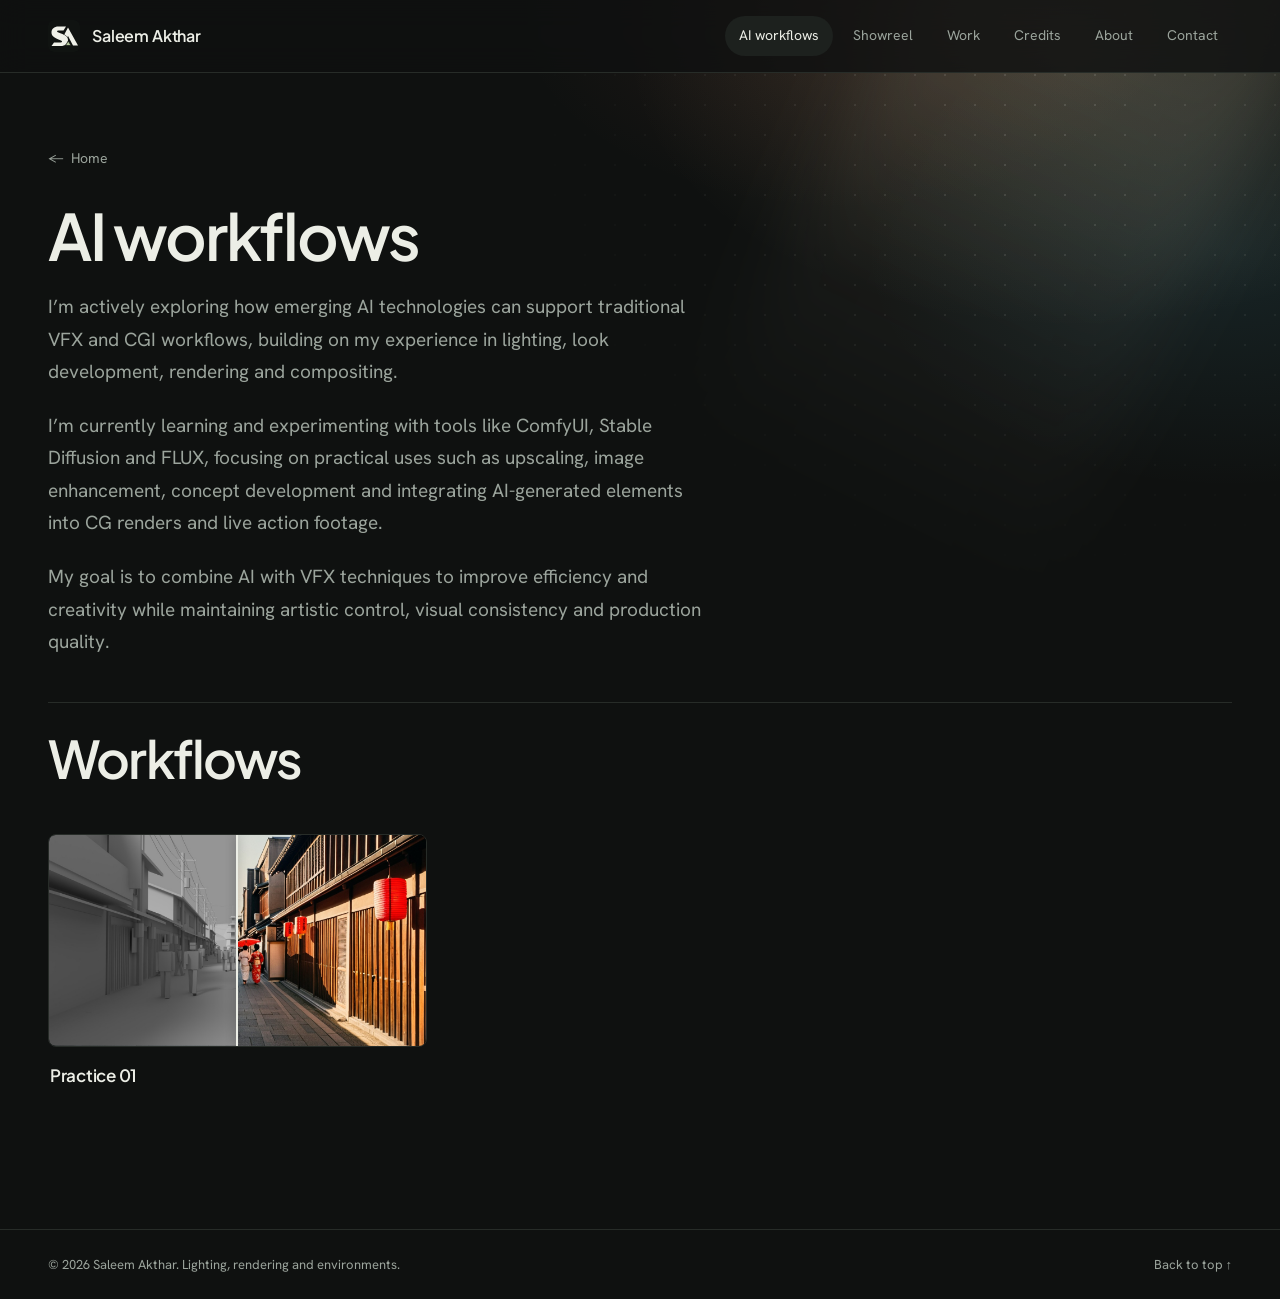
==== commit a73e3b10: "Add files via upload" ====
--- a/ai-workflows.html
+++ b/ai-workflows.html
@@ -3,7 +3,7 @@
 <head>
 <meta charset="utf-8">
 <meta name="viewport" content="width=device-width, initial-scale=1">
-<meta name="description" content="Saleem Akthar explores generative AI and node-based workflows such as ComfyUI, Stable Diffusion and FLUX alongside Houdini, Maya and Nuke, keeping final creative decisions artist driven.">
+<meta name="description" content="Saleem Akthar is exploring how emerging AI technologies such as ComfyUI, Stable Diffusion and FLUX can support traditional VFX and CGI workflows.">
 <meta name="theme-color" content="#0f1110">
 <title>AI workflows | Saleem Akthar</title>
 <link rel="icon" href="favicon.ico?v=2" sizes="any">
@@ -25,9 +25,9 @@
 <div class="project-top">
   <a class="back-link" href="index.html"><span aria-hidden="true">←</span> Home</a>
   <h1 class="project-title">AI workflows</h1>
-  <p class="page-lead">I’m actively exploring and integrating emerging AI technologies into my VFX and CGI workflows, building on production experience in lighting, look development, rendering and compositing.</p>
-  <p class="page-lead">My current focus is on generative AI and node-based workflows using tools such as ComfyUI, Stable Diffusion and FLUX, exploring how they can complement established production pipelines involving Houdini, Maya and Nuke. I’m particularly interested in practical applications such as upscaling, image enhancement, concept development and the integration of AI-generated elements into CG renders and live-action footage.</p>
-  <p class="page-lead">My approach is to combine the emerging AI technologies with traditional VFX techniques, maintaining artistic control, visual consistency and production quality. I see AI as a valuable extension of the artist’s toolkit, helping streamline technical processes while keeping the final creative decisions firmly artist driven.</p>
+  <p class="page-lead">I’m actively exploring how emerging AI technologies can support traditional VFX and CGI workflows, building on my experience in lighting, look development, rendering and compositing.</p>
+  <p class="page-lead">I’m currently learning and experimenting with tools like ComfyUI, Stable Diffusion and FLUX, focusing on practical uses such as upscaling, image enhancement, concept development and integrating AI-generated elements into CG renders and live action footage.</p>
+  <p class="page-lead">My goal is to combine AI with VFX techniques to improve efficiency and creativity while maintaining artistic control, visual consistency and production quality.</p>
 </div>
 
 <section aria-labelledby="workflows-heading">
--- a/style.css
+++ b/style.css
@@ -237,3 +237,6 @@
 .caption h3 a:hover{color:var(--accent)}
 @media(max-width:900px){.practice-grid{grid-template-columns:repeat(2,minmax(0,1fr))}}
 @media(max-width:560px){.practice-grid{grid-template-columns:1fr}}
+
+/* Tighten the gap between a page intro and the section that follows it */
+.project-top+section{padding-top:0}
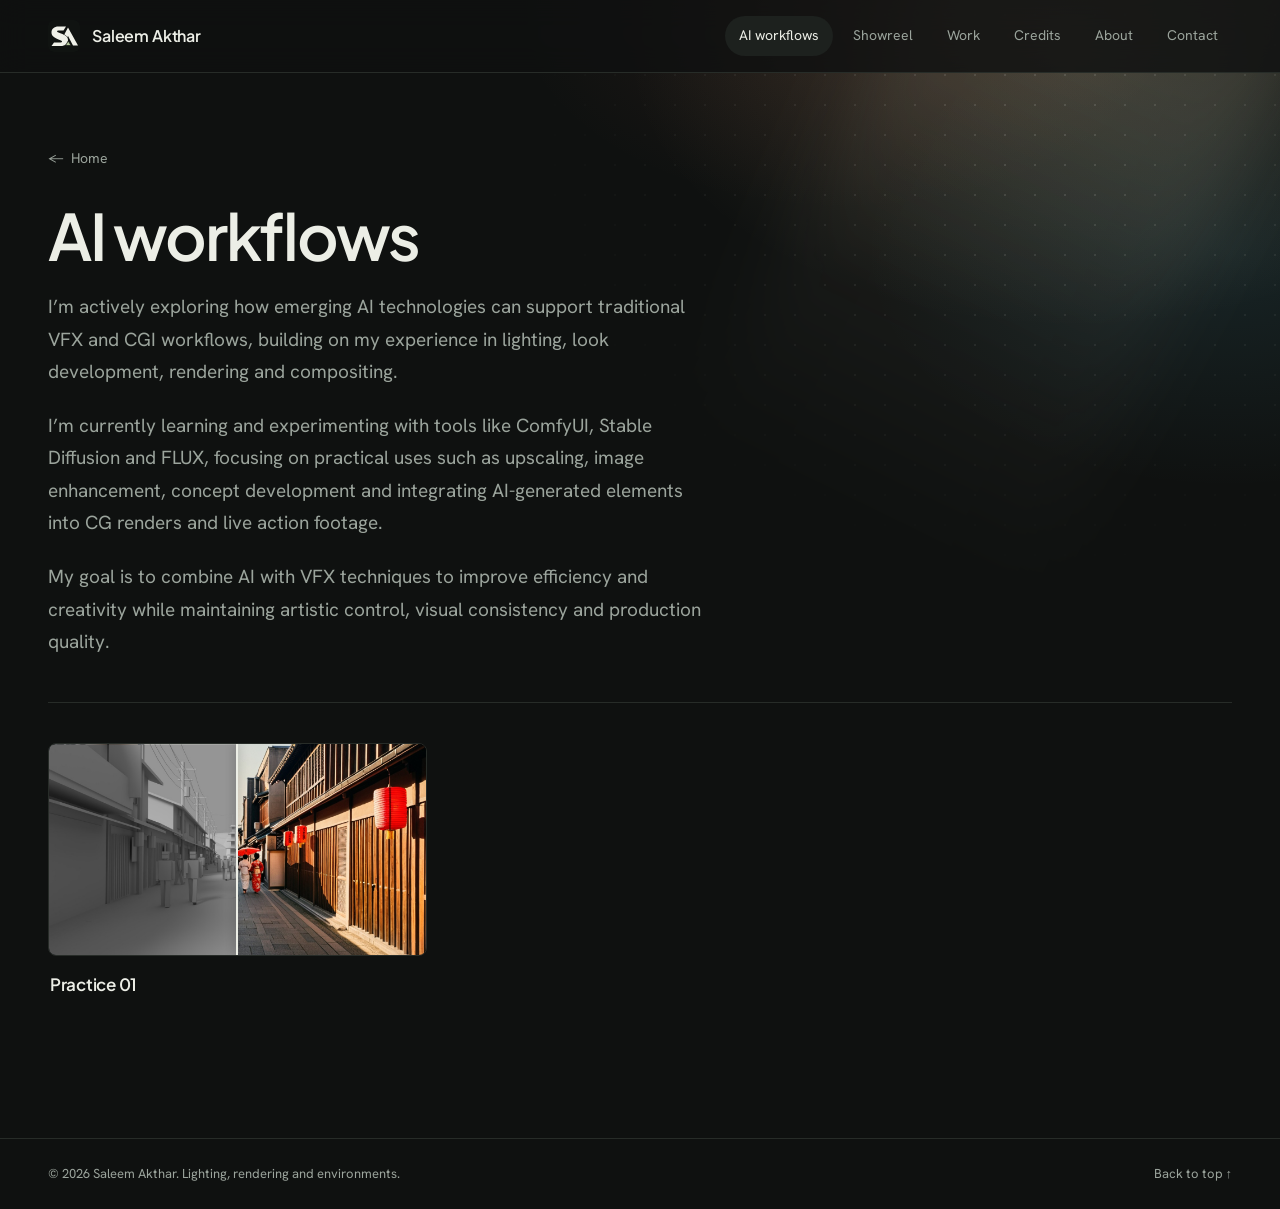
==== commit 562ff68f: "Add files via upload" ====
--- a/ai-workflows.html
+++ b/ai-workflows.html
@@ -31,7 +31,7 @@
 </div>
 
 <section aria-labelledby="workflows-heading">
-  <div class="section-head"><h2 id="workflows-heading">Workflows</h2></div>
+  <h2 id="workflows-heading" class="visually-hidden">Workflows</h2>
   <div class="practice-grid">
     <article class="practice-card">
       <a class="thumb" href="practice-01.html" aria-label="Open Practice 01">
--- a/style.css
+++ b/style.css
@@ -238,5 +238,5 @@
 @media(max-width:900px){.practice-grid{grid-template-columns:repeat(2,minmax(0,1fr))}}
 @media(max-width:560px){.practice-grid{grid-template-columns:1fr}}
 
-/* Tighten the gap between a page intro and the section that follows it */
-.project-top+section{padding-top:0}
+/* Page intro, then a hairline, then the content that follows it */
+.project-top+section{padding-top:clamp(28px,4vw,40px);border-top:1px solid var(--line)}
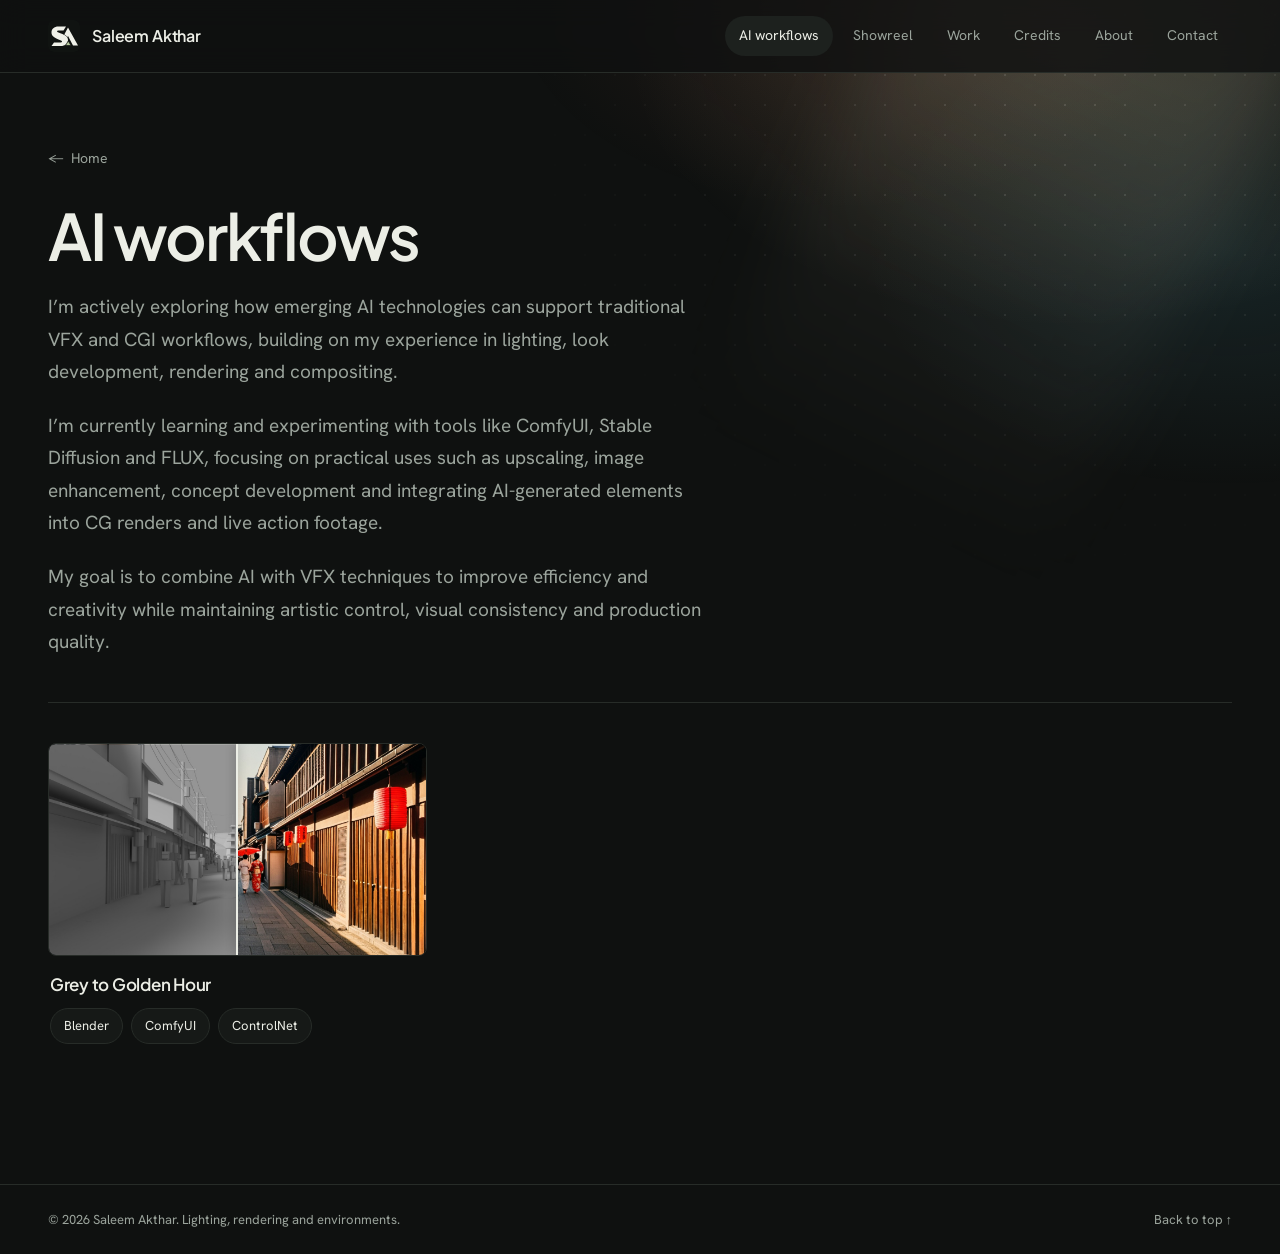
==== commit 87a80a81: "Add files via upload" ====
--- a/ai-workflows.html
+++ b/ai-workflows.html
@@ -34,11 +34,11 @@
   <h2 id="workflows-heading" class="visually-hidden">Workflows</h2>
   <div class="practice-grid">
     <article class="practice-card">
-      <a class="thumb" href="practice-01.html" aria-label="Open Practice 01">
+      <a class="thumb" href="practice-01.html" aria-label="Open Grey to Golden Hour">
         <img src="ai/practice-01-final.jpg" alt="" width="1344" height="768" loading="lazy" decoding="async">
         <img class="thumb-grey" src="ai/practice-01-grey.jpg" alt="" width="1344" height="768" loading="lazy" decoding="async">
       </a>
-      <div class="caption"><h3><a href="practice-01.html">Practice 01</a></h3></div>
+      <div class="caption"><h3><a href="practice-01.html">Grey to Golden Hour</a></h3><ul class="tags" aria-label="Tools used"><li>Blender</li><li>ComfyUI</li><li>ControlNet</li></ul></div>
     </article>
   </div>
 </section>
--- a/style.css
+++ b/style.css
@@ -69,6 +69,19 @@
 .hero-fx::before{content:"";position:absolute;top:-25%;right:10%;width:380px;height:1000px;background:linear-gradient(180deg,rgba(255,244,218,.12),transparent 72%);transform:rotate(26deg);filter:blur(34px)}
 .hero-fx::after{content:"";position:absolute;inset:0;background-image:radial-gradient(rgba(236,238,230,.14) 1px,transparent 1.3px);background-size:30px 30px;-webkit-mask-image:radial-gradient(ellipse 55% 75% at 82% 18%,#000,transparent 75%);mask-image:radial-gradient(ellipse 55% 75% at 82% 18%,#000,transparent 75%)}
 
+/* lighting hero: a key light switches on, then sweeps across the headline */
+@property --lit{syntax:"<percentage>";inherits:false;initial-value:140%}
+.intro h1{--lit:140%;-webkit-mask-image:linear-gradient(100deg,#000 calc(var(--lit) - 30%),rgba(0,0,0,.1) var(--lit));mask-image:linear-gradient(100deg,#000 calc(var(--lit) - 30%),rgba(0,0,0,.1) var(--lit));animation:sweep 2.6s cubic-bezier(.45,.05,.2,1) .9s both,glow 2.6s ease-out .9s both}
+@keyframes sweep{from{--lit:-10%}to{--lit:140%}}
+@keyframes glow{0%{text-shadow:0 0 0 rgba(255,236,190,0)}45%{text-shadow:0 0 28px rgba(255,226,160,.55)}100%{text-shadow:0 0 0 rgba(255,236,190,0)}}
+.hero-fx{animation:lampOn 1.8s ease-out both}
+@keyframes lampOn{0%{opacity:0}12%{opacity:.5}18%{opacity:.08}30%{opacity:.8}38%{opacity:.35}55%,100%{opacity:1}}
+.hero-fx::before{animation:beamIn 3.2s cubic-bezier(.2,.6,.2,1) .2s both}
+@keyframes beamIn{from{opacity:0;transform:rotate(44deg) translateX(-30%)}to{opacity:1;transform:rotate(26deg)}}
+.hairline{transform-origin:left;animation:drawLine 1.4s cubic-bezier(.3,.7,.2,1) 2.4s both}
+@keyframes drawLine{from{transform:scaleX(0)}to{transform:scaleX(1)}}
+@media(prefers-reduced-motion:reduce){.intro h1,.hero-fx,.hero-fx::before,.hairline{animation:none}.intro h1{--lit:140%}}
+
 
 /* ---------- Showreel ---------- */
 #showreel{padding-top:0}
@@ -240,3 +253,11 @@
 
 /* Page intro, then a hairline, then the content that follows it */
 .project-top+section{padding-top:clamp(28px,4vw,40px);border-top:1px solid var(--line)}
+
+/* Tool chips */
+.tags{list-style:none;margin:10px 0 0;padding:0;display:flex;gap:8px;flex-wrap:wrap}
+.tags li{font-size:13px;color:var(--text);background:var(--surface);border:1px solid var(--line);padding:6px 13px;border-radius:999px}
+.project-top .tags{margin:0 0 22px}
+.practice-card .caption{display:block}
+.practice-card .caption h3{margin:0}
+.project-top .tags{margin:18px 0 22px}
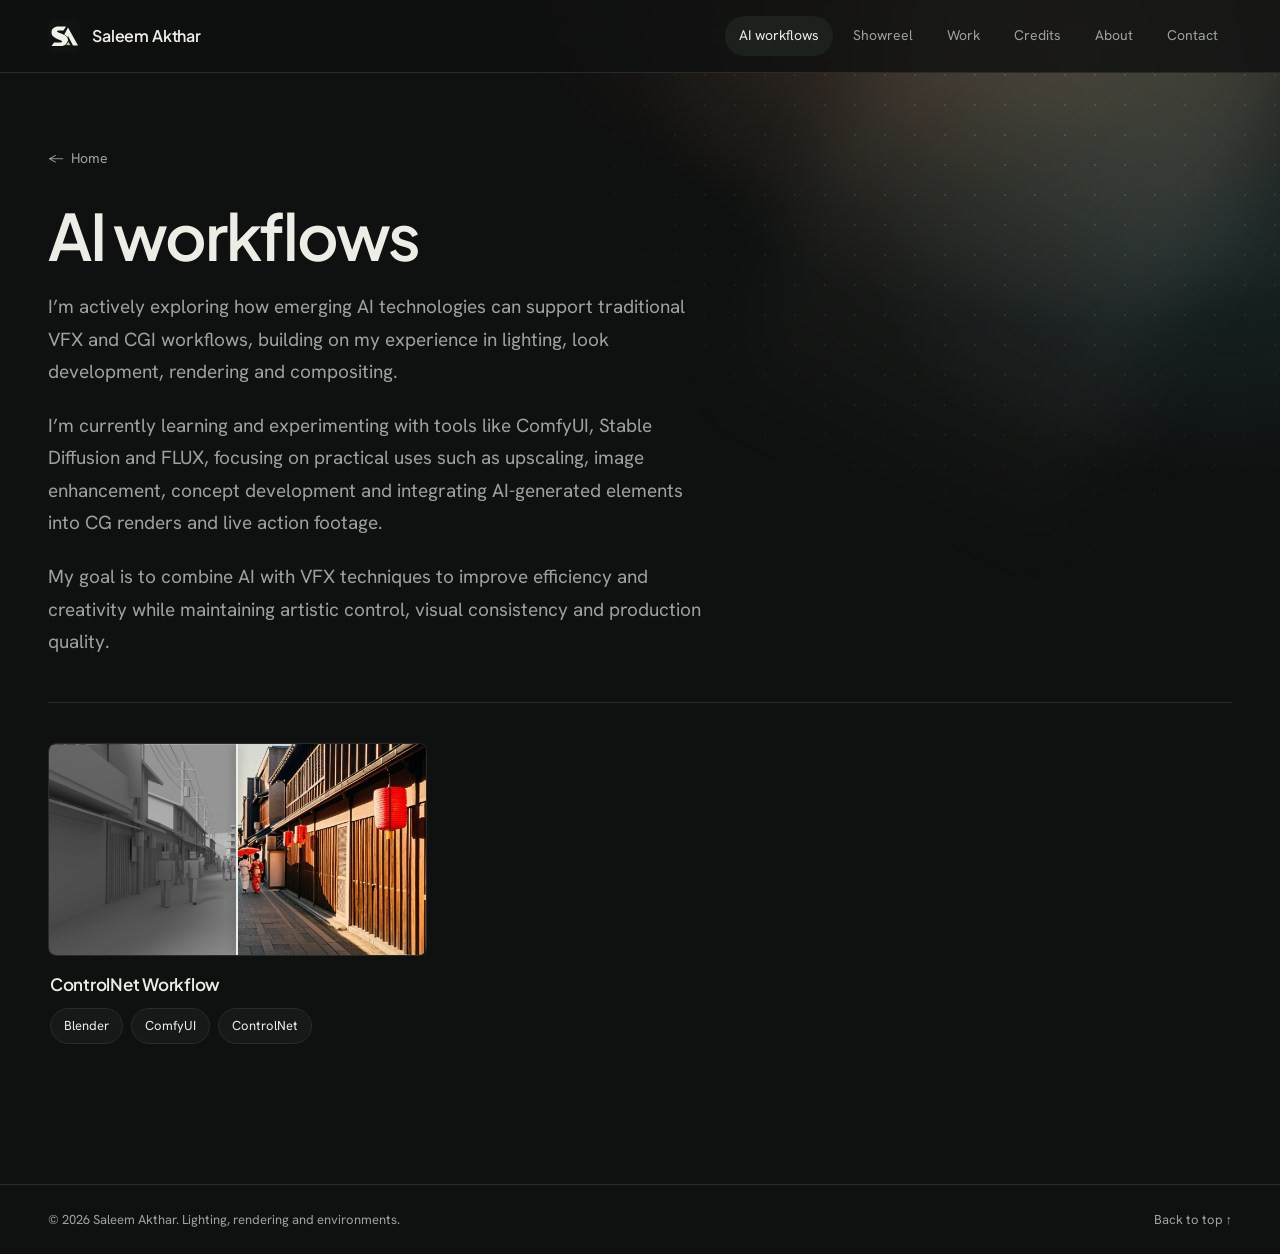
==== commit 90352128: "Add files via upload" ====
--- a/ai-workflows.html
+++ b/ai-workflows.html
@@ -34,11 +34,11 @@
   <h2 id="workflows-heading" class="visually-hidden">Workflows</h2>
   <div class="practice-grid">
     <article class="practice-card">
-      <a class="thumb" href="practice-01.html" aria-label="Open Grey to Golden Hour">
+      <a class="thumb" href="practice-01.html" aria-label="Open ControlNet Workflow">
         <img src="ai/practice-01-final.jpg" alt="" width="1344" height="768" loading="lazy" decoding="async">
         <img class="thumb-grey" src="ai/practice-01-grey.jpg" alt="" width="1344" height="768" loading="lazy" decoding="async">
       </a>
-      <div class="caption"><h3><a href="practice-01.html">Grey to Golden Hour</a></h3><ul class="tags" aria-label="Tools used"><li>Blender</li><li>ComfyUI</li><li>ControlNet</li></ul></div>
+      <div class="caption"><h3><a href="practice-01.html">ControlNet Workflow</a></h3><ul class="tags" aria-label="Tools used"><li>Blender</li><li>ComfyUI</li><li>ControlNet</li></ul></div>
     </article>
   </div>
 </section>
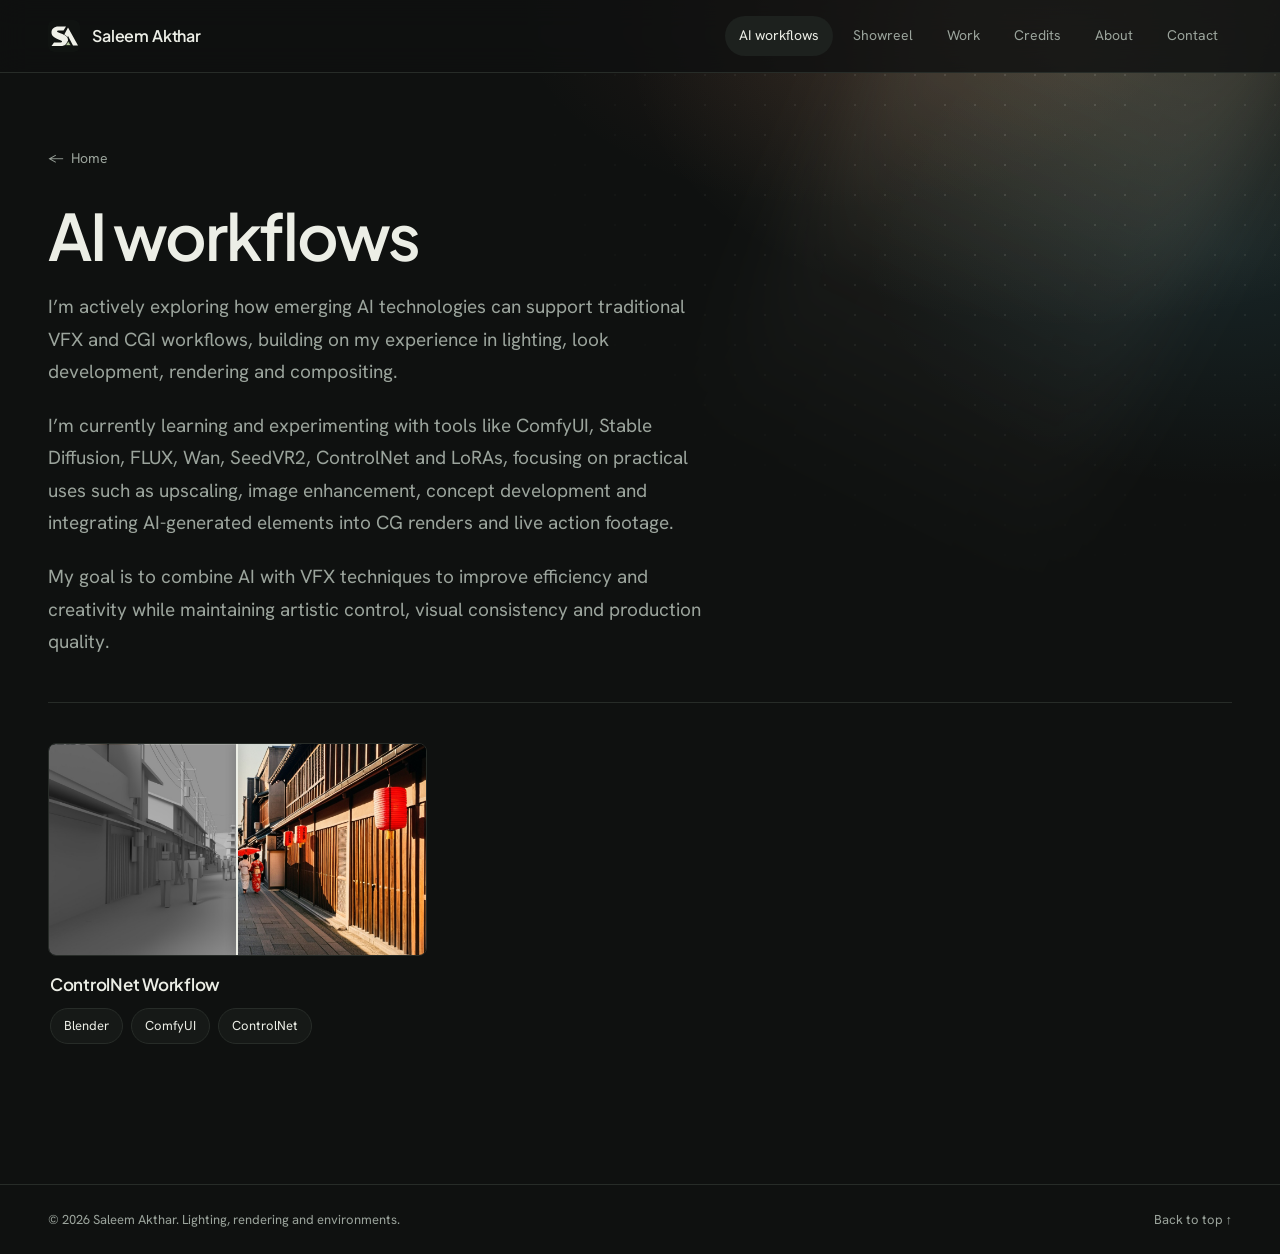
==== commit 248e90a2: "Add files via upload" ====
--- a/ai-workflows.html
+++ b/ai-workflows.html
@@ -26,7 +26,7 @@
   <a class="back-link" href="index.html"><span aria-hidden="true">←</span> Home</a>
   <h1 class="project-title">AI workflows</h1>
   <p class="page-lead">I’m actively exploring how emerging AI technologies can support traditional VFX and CGI workflows, building on my experience in lighting, look development, rendering and compositing.</p>
-  <p class="page-lead">I’m currently learning and experimenting with tools like ComfyUI, Stable Diffusion and FLUX, focusing on practical uses such as upscaling, image enhancement, concept development and integrating AI-generated elements into CG renders and live action footage.</p>
+  <p class="page-lead">I’m currently learning and experimenting with tools like ComfyUI, Stable Diffusion, FLUX, Wan, SeedVR2, ControlNet and LoRAs, focusing on practical uses such as upscaling, image enhancement, concept development and integrating AI-generated elements into CG renders and live action footage.</p>
   <p class="page-lead">My goal is to combine AI with VFX techniques to improve efficiency and creativity while maintaining artistic control, visual consistency and production quality.</p>
 </div>
 
--- a/style.css
+++ b/style.css
@@ -69,19 +69,6 @@
 .hero-fx::before{content:"";position:absolute;top:-25%;right:10%;width:380px;height:1000px;background:linear-gradient(180deg,rgba(255,244,218,.12),transparent 72%);transform:rotate(26deg);filter:blur(34px)}
 .hero-fx::after{content:"";position:absolute;inset:0;background-image:radial-gradient(rgba(236,238,230,.14) 1px,transparent 1.3px);background-size:30px 30px;-webkit-mask-image:radial-gradient(ellipse 55% 75% at 82% 18%,#000,transparent 75%);mask-image:radial-gradient(ellipse 55% 75% at 82% 18%,#000,transparent 75%)}
 
-/* lighting hero: a key light switches on, then sweeps across the headline */
-@property --lit{syntax:"<percentage>";inherits:false;initial-value:140%}
-.intro h1{--lit:140%;-webkit-mask-image:linear-gradient(100deg,#000 calc(var(--lit) - 30%),rgba(0,0,0,.1) var(--lit));mask-image:linear-gradient(100deg,#000 calc(var(--lit) - 30%),rgba(0,0,0,.1) var(--lit));animation:sweep 2.6s cubic-bezier(.45,.05,.2,1) .9s both,glow 2.6s ease-out .9s both}
-@keyframes sweep{from{--lit:-10%}to{--lit:140%}}
-@keyframes glow{0%{text-shadow:0 0 0 rgba(255,236,190,0)}45%{text-shadow:0 0 28px rgba(255,226,160,.55)}100%{text-shadow:0 0 0 rgba(255,236,190,0)}}
-.hero-fx{animation:lampOn 1.8s ease-out both}
-@keyframes lampOn{0%{opacity:0}12%{opacity:.5}18%{opacity:.08}30%{opacity:.8}38%{opacity:.35}55%,100%{opacity:1}}
-.hero-fx::before{animation:beamIn 3.2s cubic-bezier(.2,.6,.2,1) .2s both}
-@keyframes beamIn{from{opacity:0;transform:rotate(44deg) translateX(-30%)}to{opacity:1;transform:rotate(26deg)}}
-.hairline{transform-origin:left;animation:drawLine 1.4s cubic-bezier(.3,.7,.2,1) 2.4s both}
-@keyframes drawLine{from{transform:scaleX(0)}to{transform:scaleX(1)}}
-@media(prefers-reduced-motion:reduce){.intro h1,.hero-fx,.hero-fx::before,.hairline{animation:none}.intro h1{--lit:140%}}
-
 
 /* ---------- Showreel ---------- */
 #showreel{padding-top:0}
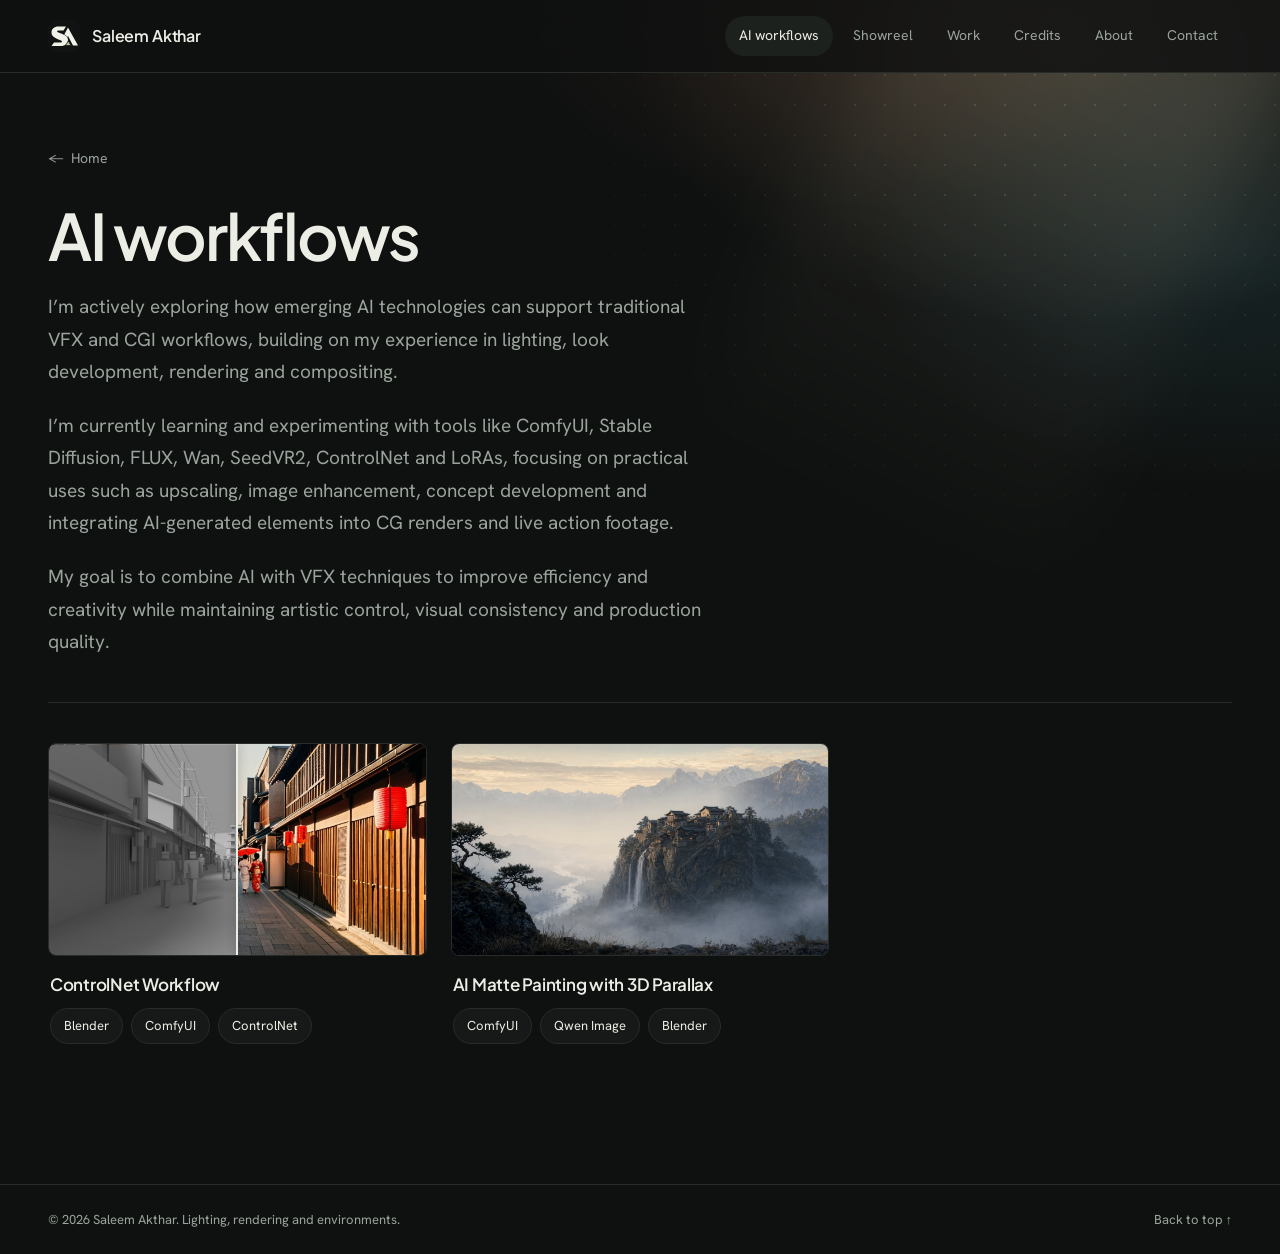
==== commit 0e1eb5cb: "Add files via upload" ====
--- a/ai-workflows.html
+++ b/ai-workflows.html
@@ -40,6 +40,12 @@
       </a>
       <div class="caption"><h3><a href="practice-01.html">ControlNet Workflow</a></h3><ul class="tags" aria-label="Tools used"><li>Blender</li><li>ComfyUI</li><li>ControlNet</li></ul></div>
     </article>
+    <article class="practice-card">
+      <a class="thumb thumb-single" href="practice-02.html" aria-label="Open AI Matte Painting with 3D Parallax">
+        <img src="ai/practice-02-thumb.jpg" alt="" width="1280" height="720" loading="lazy" decoding="async">
+      </a>
+      <div class="caption"><h3><a href="practice-02.html">AI Matte Painting with 3D Parallax</a></h3><ul class="tags" aria-label="Tools used"><li>ComfyUI</li><li>Qwen Image</li><li>Blender</li></ul></div>
+    </article>
   </div>
 </section>
 
--- a/style.css
+++ b/style.css
@@ -248,3 +248,12 @@
 .practice-card .caption{display:block}
 .practice-card .caption h3{margin:0}
 .project-top .tags{margin:18px 0 22px}
+
+/* Practice 02: video and section titles */
+.reel{position:relative;aspect-ratio:1920/850;border-radius:12px;overflow:hidden;border:1px solid var(--line);background:#000}
+.reel video{position:absolute;inset:0;width:100%;height:100%;object-fit:cover;display:block}
+.block-title{margin:clamp(40px,6vw,64px) 0 16px;font:600 clamp(18px,1.8vw,22px)/1.3 var(--font-display);letter-spacing:-.02em}
+.still{margin:0}
+.still .image-link{display:block;border-radius:12px;overflow:hidden;border:1px solid var(--line)}
+.still .image-link img{display:block;width:100%;height:auto;aspect-ratio:16/9;object-fit:cover}
+.thumb-single::after{display:none}
